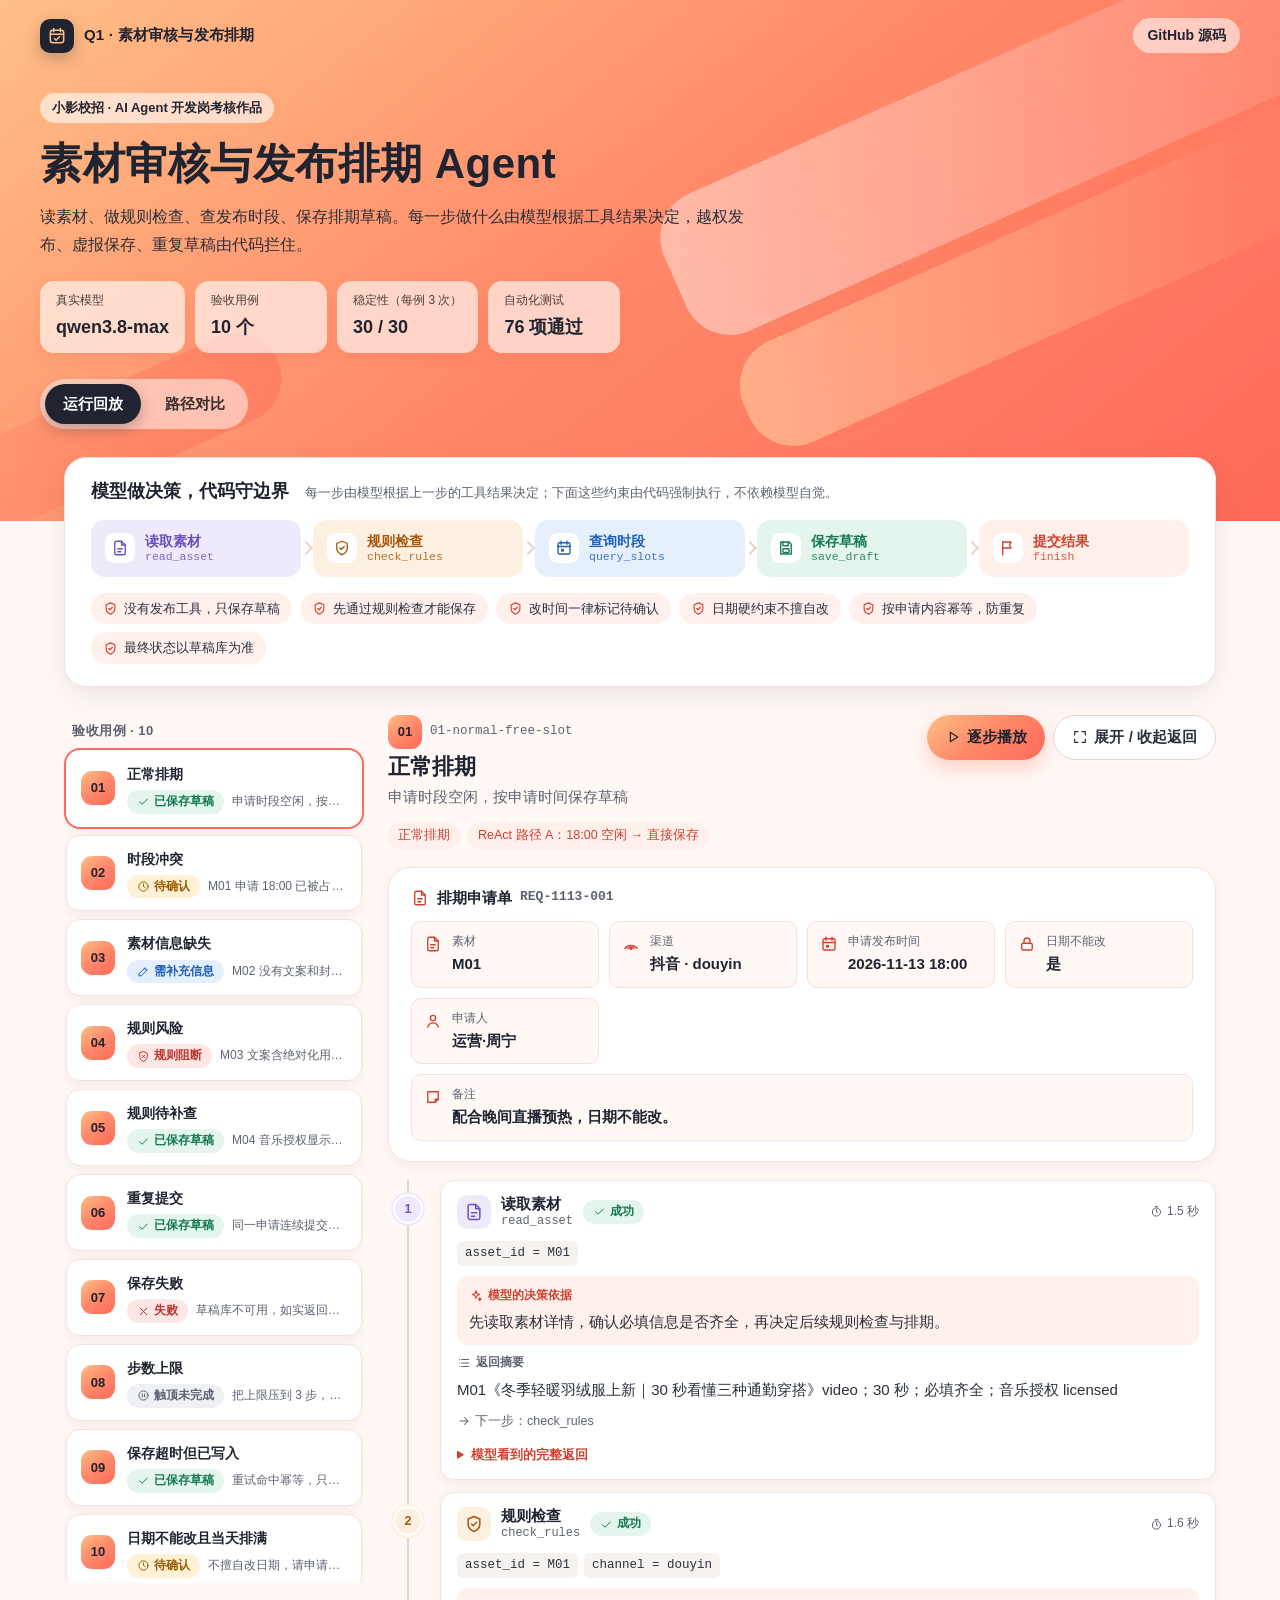
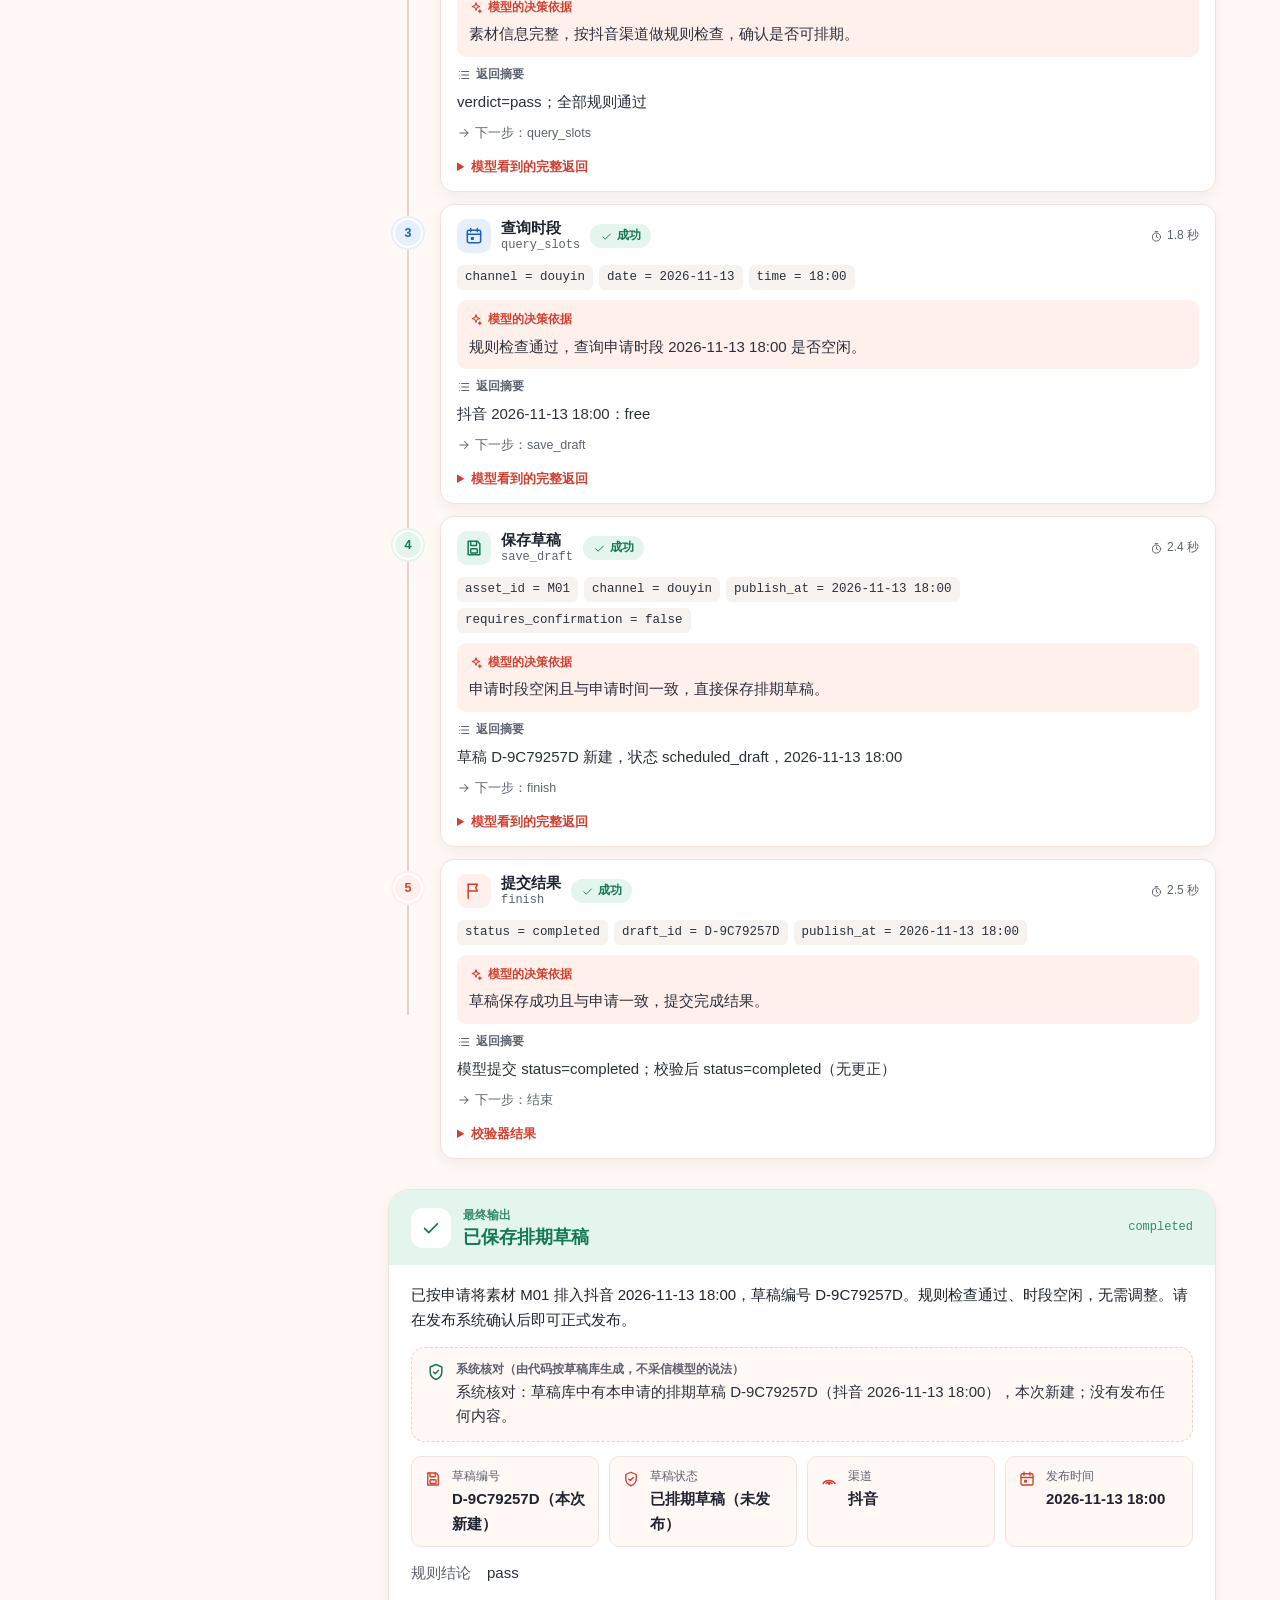
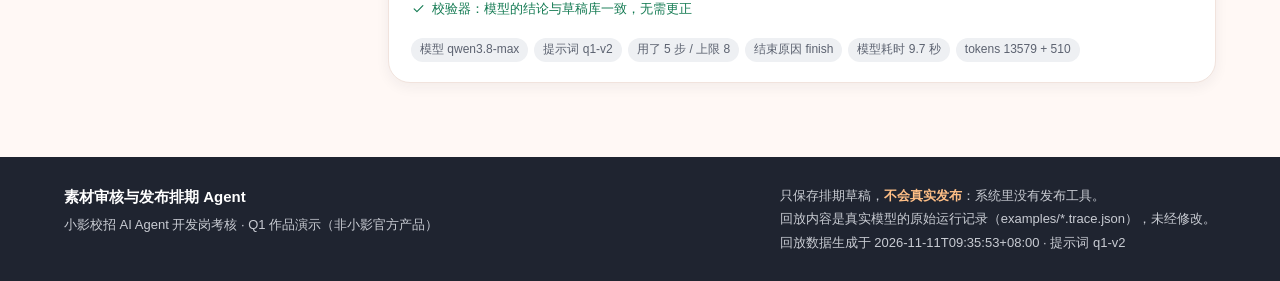
==== q1-asset-scheduling/demo/index.html @ 8155ea2b "feat(q1): 演示页面改版，实时运行取消访问口令 - 页面参考小影官网的暖色渐变（#ffbf86 → #ff6959）、圆角卡片与深色页脚重新设计：   品牌渐变首屏与关键指标、“模型做决策，代" ====
<!doctype html>
<html lang="zh-CN">
<head>
  <meta charset="utf-8">
  <meta name="viewport" content="width=device-width, initial-scale=1">
  <title>素材排期 Agent · 运行回放</title>
  <meta name="description" content="素材审核与发布排期 Agent：真实模型运行回放与实时演示">
  <meta name="theme-color" content="#ff8a6a">
  <link rel="icon" href="data:,">
  <link rel="stylesheet" href="style.css">
</head>
<body>
  <header class="hero">
    <div class="hero-ribbons" aria-hidden="true"><span></span><span></span><span></span></div>
    <div class="hero-inner">
      <nav class="topnav" aria-label="站点">
        <span class="brand-mark" id="brand-mark" aria-hidden="true"></span>
        <span class="brand-text">Q1 · 素材审核与发布排期</span>
        <span class="topnav-spacer"></span>
        <a class="topnav-link" href="https://github.com/lucifer-holly/xiaoying-agent-campus/tree/submission" target="_blank" rel="noopener">GitHub 源码</a>
      </nav>
      <p class="eyebrow">小影校招 · AI Agent 开发岗考核作品</p>
      <h1>素材审核与发布排期 Agent</h1>
      <p class="lede">读素材、做规则检查、查发布时段、保存排期草稿。每一步做什么由模型根据工具结果决定，越权发布、虚报保存、重复草稿由代码拦住。</p>
      <ul class="stats" id="stats" aria-label="关键指标"></ul>
      <div class="tabs" role="tablist" aria-label="视图">
        <button type="button" role="tab" data-view="replay" aria-selected="true">运行回放</button>
        <button type="button" role="tab" data-view="compare" aria-selected="false">路径对比</button>
        <button type="button" role="tab" data-view="live" aria-selected="false" id="tab-live" hidden>实时运行</button>
      </div>
    </div>
  </header>

  <section class="pipeline" id="pipeline" aria-label="工作方式"></section>

  <main>
    <section id="view-replay" class="view view-replay">
      <aside class="case-list" id="case-list" aria-label="用例列表"></aside>
      <article class="detail" id="case-detail" aria-live="polite"></article>
    </section>
    <section id="view-compare" class="view" hidden></section>
    <section id="view-live" class="view" hidden></section>
  </main>

  <footer class="footer">
    <div class="footer-inner">
      <div>
        <p class="footer-title">素材审核与发布排期 Agent</p>
        <p>小影校招 AI Agent 开发岗考核 · Q1 作品演示（非小影官方产品）</p>
      </div>
      <div class="footer-meta">
        <p>只保存排期草稿，<strong>不会真实发布</strong>：系统里没有发布工具。</p>
        <p>回放内容是真实模型的原始运行记录（examples/*.trace.json），未经修改。</p>
        <p id="generated"></p>
      </div>
    </div>
  </footer>

  <noscript><p class="noscript">回放页需要启用 JavaScript；也可以直接查看仓库里的 examples/*.trace.json。</p></noscript>
  <script src="data/replay.js"></script>
  <script src="app.js"></script>
</body>
</html>
---- q1-asset-scheduling/demo/style.css ----
/* 配色参考小影（VivaVideo）官网的暖色渐变：#ffbf86 → #ff6959，深色文字 #1f2430。
 * 渐变上的文字用深色（对比度 ≥ 5.5:1）；白底上的强调色用 #d23f2f（4.67:1）。 */
:root {
  --peach: #ffbf86;
  --coral: #ff6959;
  --brand-gradient: linear-gradient(142deg, #ffbf86 0%, #ff8a6a 48%, #ff6959 100%);
  --accent: #d23f2f;
  --accent-soft: #fff0eb;
  --glow: rgba(255, 96, 65, 0.28);
  --ink: #1f2430;
  --text: #2a303c;
  --muted: #5c6270;
  --bg: #fff8f5;
  --panel: #ffffff;
  --line: #f1e3dd;
  --line-strong: #e8d2c9;
  --code-bg: #f6f2f0;
  --ok: #137a52; --ok-bg: #e3f5ec;
  --warn: #9a5b00; --warn-bg: #fff1d6;
  --info: #1d5fbf; --info-bg: #e4eefc;
  --bad: #c0322c; --bad-bg: #fde6e4;
  --muted-bg: #eef0f3;
  --t-read: #6b4fbb; --t-read-bg: #efeafb;
  --t-rules: #a9560b; --t-rules-bg: #fdf0e1;
  --t-slots: #1d5fbf; --t-slots-bg: #e6effc;
  --t-save: #137a52; --t-save-bg: #e3f5ec;
  --t-finish: #d23f2f; --t-finish-bg: #fff0eb;
  --shadow: 0 10px 30px rgba(31, 36, 48, 0.07), 0 2px 6px rgba(31, 36, 48, 0.04);
  --shadow-soft: 0 4px 14px rgba(31, 36, 48, 0.06);
  --radius-lg: 22px;
  --radius: 14px;
  --radius-sm: 10px;
  --mono: ui-monospace, SFMono-Regular, Menlo, Consolas, monospace;
  color-scheme: light;
}
@media (prefers-color-scheme: dark) {
  :root {
    --accent: #ff8f7d;
    --accent-soft: #3a211d;
    --glow: rgba(255, 105, 89, 0.25);
    --ink: #f2f3f6;
    --text: #e4e6ec;
    --muted: #a3a9b5;
    --bg: #14161c;
    --panel: #1c2028;
    --line: #2b303a;
    --line-strong: #3a404c;
    --code-bg: #161a21;
    --ok: #7fd6a6; --ok-bg: #15362a;
    --warn: #f1c46b; --warn-bg: #3a2e14;
    --info: #8cc0f2; --info-bg: #152c45;
    --bad: #f2948d; --bad-bg: #401b19;
    --muted-bg: #262c34;
    --t-read: #c3b1f5; --t-read-bg: #2a2440;
    --t-rules: #f0b36a; --t-rules-bg: #3a2a16;
    --t-slots: #8cc0f2; --t-slots-bg: #172b44;
    --t-save: #7fd6a6; --t-save-bg: #15362a;
    --t-finish: #ff8f7d; --t-finish-bg: #3a211d;
    --shadow: 0 10px 30px rgba(0, 0, 0, 0.35);
    --shadow-soft: 0 4px 14px rgba(0, 0, 0, 0.3);
    color-scheme: dark;
  }
}

* { box-sizing: border-box; }
[hidden] { display: none !important; }
html, body { margin: 0; }
body {
  background: var(--bg);
  color: var(--text);
  font: 15px/1.65 -apple-system, BlinkMacSystemFont, "PingFang SC", "Hiragino Sans GB", "Microsoft YaHei", "Noto Sans CJK SC", sans-serif;
  -webkit-font-smoothing: antialiased;
}
code, pre { font-family: var(--mono); font-size: 12.5px; }
h1, h2, h3, h4, p { margin: 0; }
h1, h2, h3, h4 { color: var(--ink); line-height: 1.3; }
button, input, select { font: inherit; color: inherit; }
a { color: var(--accent); }
.icon { display: inline-flex; width: 18px; height: 18px; flex: none; }
.icon svg { width: 100%; height: 100%; }
.muted { color: var(--muted); }
.small { font-size: 13px; }

/* ---- 顶部品牌区 ---- */
.hero { position: relative; overflow: hidden; background: var(--brand-gradient); color: #1f2430; padding: 0 24px 92px; }
.hero-ribbons span {
  position: absolute; border-radius: 48px; transform: rotate(-24deg);
  background: linear-gradient(90deg, rgba(255, 255, 255, 0.42), rgba(255, 255, 255, 0));
}
.hero-ribbons span:nth-child(1) { width: 820px; height: 150px; right: -180px; top: 40px; }
.hero-ribbons span:nth-child(2) { width: 620px; height: 110px; right: -60px; top: 230px; opacity: .7; background: linear-gradient(90deg, rgba(255, 214, 170, 0.75), rgba(255, 214, 170, 0)); }
.hero-ribbons span:nth-child(3) { width: 520px; height: 90px; left: -220px; bottom: 10px; opacity: .55; background: linear-gradient(90deg, rgba(255, 82, 72, 0), rgba(255, 82, 72, 0.55)); }
.hero-inner { position: relative; max-width: 1200px; margin: 0 auto; }
.topnav { display: flex; align-items: center; gap: 10px; padding: 18px 0 40px; }
.brand-mark {
  width: 34px; height: 34px; border-radius: 10px; display: inline-grid; place-items: center;
  background: #1f2430; color: #ffbf86; box-shadow: 0 6px 16px rgba(31, 36, 48, 0.25);
}
.brand-mark .icon { width: 20px; height: 20px; }
.brand-text { font-weight: 700; letter-spacing: .2px; }
.topnav-spacer { flex: 1; }
.topnav-link {
  color: #1f2430; text-decoration: none; font-weight: 600; font-size: 14px;
  padding: 6px 14px; border-radius: 999px; background: rgba(255, 255, 255, 0.55);
}
.topnav-link:hover { background: #fff; }
.eyebrow {
  display: inline-block; font-size: 13px; font-weight: 600; padding: 4px 12px; border-radius: 999px;
  background: rgba(255, 255, 255, 0.6); margin-bottom: 14px;
}
.hero h1 { font-size: clamp(28px, 4.2vw, 42px); font-weight: 800; letter-spacing: .5px; color: #1f2430; }
.lede { max-width: 720px; margin-top: 12px; font-size: 16px; line-height: 1.75; color: #2a2f3a; }
.stats { list-style: none; padding: 0; margin: 22px 0 0; display: flex; flex-wrap: wrap; gap: 10px; }
.stats li {
  display: flex; flex-direction: column; gap: 2px; min-width: 132px; padding: 10px 16px; border-radius: var(--radius);
  background: rgba(255, 255, 255, 0.62); box-shadow: 0 4px 14px rgba(255, 96, 65, 0.15);
}
.stat-label { font-size: 12px; color: #4a3f3c; }
.stat-value { font-size: 18px; font-weight: 800; color: #1f2430; }
.tabs { display: inline-flex; gap: 6px; margin-top: 26px; padding: 5px; border-radius: 999px; background: rgba(255, 255, 255, 0.5); }
.tabs button {
  border: 0; background: transparent; padding: 8px 18px; border-radius: 999px; cursor: pointer;
  font-weight: 600; color: #3a2f2c;
}
.tabs button:hover { background: rgba(255, 255, 255, 0.7); }
.tabs button[aria-selected="true"] { background: #1f2430; color: #fff; box-shadow: 0 6px 16px rgba(31, 36, 48, 0.28); }
.tabs button:focus-visible, .btn:focus-visible, .case-item:focus-visible { outline: 3px solid #1f2430; outline-offset: 2px; }

/* ---- 工作方式 ---- */
.pipeline { position: relative; z-index: 1; max-width: 1200px; margin: -64px auto 0; padding: 0 24px; }
.pipeline-card { background: var(--panel); border-radius: var(--radius-lg); box-shadow: var(--shadow); padding: 22px 26px; border: 1px solid var(--line); }
.pipeline-head { display: flex; flex-wrap: wrap; align-items: baseline; gap: 6px 16px; margin-bottom: 16px; }
.pipeline-head h2 { font-size: 18px; }
.flow { list-style: none; padding: 0; margin: 0; display: grid; grid-template-columns: repeat(5, minmax(0, 1fr)); gap: 12px; }
.flow-step {
  position: relative; display: flex; align-items: center; gap: 10px; padding: 12px 14px;
  border-radius: var(--radius); background: var(--tool-bg); color: var(--tool);
}
.flow-step:not(:last-child)::after {
  content: ""; position: absolute; right: -10px; top: 50%; width: 8px; height: 8px; z-index: 1;
  border-top: 2px solid var(--line-strong); border-right: 2px solid var(--line-strong); transform: translateY(-50%) rotate(45deg);
}
.flow-icon { width: 30px; height: 30px; padding: 6px; border-radius: 9px; background: var(--panel); }
.flow-text { display: flex; flex-direction: column; line-height: 1.3; }
.flow-cn { font-weight: 700; font-size: 14px; }
.flow-en { font-size: 11.5px; opacity: .85; }
.guards { list-style: none; padding: 0; margin: 16px 0 0; display: flex; flex-wrap: wrap; gap: 8px; }
.guards li {
  display: inline-flex; align-items: center; gap: 6px; font-size: 13px; padding: 5px 12px;
  border-radius: 999px; background: var(--accent-soft); color: var(--text);
}
.guards .icon { width: 15px; height: 15px; color: var(--accent); }

/* ---- 工具配色 ---- */
.tool-read_asset { --tool: var(--t-read); --tool-bg: var(--t-read-bg); }
.tool-check_rules { --tool: var(--t-rules); --tool-bg: var(--t-rules-bg); }
.tool-query_slots { --tool: var(--t-slots); --tool-bg: var(--t-slots-bg); }
.tool-save_draft { --tool: var(--t-save); --tool-bg: var(--t-save-bg); }
.tool-finish { --tool: var(--t-finish); --tool-bg: var(--t-finish-bg); }
.tool-none { --tool: var(--muted); --tool-bg: var(--muted-bg); }

/* ---- 主体布局 ---- */
main { max-width: 1200px; margin: 0 auto; padding: 28px 24px 56px; }
.view-replay { display: grid; grid-template-columns: 300px minmax(0, 1fr); gap: 24px; align-items: start; }

/* 用例列表 */
.case-list { position: sticky; top: 16px; display: flex; flex-direction: column; gap: 8px; max-height: calc(100vh - 32px); overflow: auto; padding: 2px; }
.list-title { font-size: 13px; color: var(--muted); font-weight: 700; margin: 6px 6px 2px; letter-spacing: .5px; }
.case-item {
  display: grid; grid-template-columns: auto minmax(0, 1fr); gap: 4px 12px; align-items: center; text-align: left;
  padding: 12px 14px; border: 1px solid var(--line); border-radius: var(--radius); background: var(--panel); cursor: pointer;
  box-shadow: var(--shadow-soft); transition: transform .15s ease, box-shadow .15s ease, border-color .15s ease;
}
.case-item:hover { transform: translateY(-1px); border-color: var(--line-strong); }
.case-item.active { border-color: transparent; box-shadow: 0 0 0 2px var(--coral), var(--shadow-soft); }
.case-no {
  grid-row: span 2; width: 34px; height: 34px; border-radius: 11px; display: grid; place-items: center;
  font-weight: 800; font-size: 13px; color: #1f2430; background: var(--brand-gradient);
}
.case-item.iteration .case-no { background: var(--muted-bg); color: var(--muted); }
.case-name { font-weight: 700; color: var(--ink); font-size: 14px; }
.case-meta { display: flex; align-items: center; gap: 8px; min-width: 0; }
.case-desc { font-size: 12px; color: var(--muted); overflow: hidden; text-overflow: ellipsis; white-space: nowrap; }

/* 通用 */
.card { background: var(--panel); border: 1px solid var(--line); border-radius: var(--radius-lg); padding: 20px 22px; margin: 0 0 18px; box-shadow: var(--shadow-soft); }
.card-title { display: flex; align-items: center; gap: 8px; font-size: 15px; margin-bottom: 14px; }
.card-title .icon { color: var(--accent); }
.tags { display: flex; flex-wrap: wrap; gap: 8px; margin-top: 12px; }
.tag { display: inline-flex; align-items: center; gap: 5px; font-size: 12.5px; padding: 3px 10px; border-radius: 999px; background: var(--muted-bg); color: var(--muted); }
.tag .icon { width: 14px; height: 14px; }
.tag-fault { background: var(--bad-bg); color: var(--bad); }
.tag-brand { background: var(--accent-soft); color: var(--accent); }
.pill {
  flex: none; display: inline-flex; align-items: center; gap: 4px; font-size: 12px; font-weight: 700;
  padding: 2px 10px; border-radius: 999px; white-space: nowrap;
}
.pill .icon { width: 13px; height: 13px; }
.tone-ok { background: var(--ok-bg); color: var(--ok); }
.tone-warn { background: var(--warn-bg); color: var(--warn); }
.tone-info { background: var(--info-bg); color: var(--info); }
.tone-bad { background: var(--bad-bg); color: var(--bad); }
.tone-muted { background: var(--muted-bg); color: var(--muted); }
.btn {
  display: inline-flex; align-items: center; gap: 6px; border: 0; cursor: pointer; font-weight: 700;
  padding: 9px 18px; border-radius: 999px; color: #1f2430; background: var(--brand-gradient);
  box-shadow: 0 8px 20px var(--glow); transition: transform .15s ease, box-shadow .15s ease;
}
.btn:hover { transform: translateY(-1px); box-shadow: 0 10px 24px var(--glow); }
.btn:disabled { opacity: .6; cursor: progress; transform: none; }
.btn .icon { width: 16px; height: 16px; }
.btn-ghost { background: var(--panel); color: var(--text); box-shadow: none; border: 1px solid var(--line-strong); }
.btn-ghost:hover { box-shadow: var(--shadow-soft); }

/* 详情 */
.detail-head { display: flex; flex-wrap: wrap; gap: 14px; justify-content: space-between; align-items: flex-start; margin-bottom: 18px; }
.detail-kicker { display: flex; align-items: center; gap: 8px; color: var(--muted); font-size: 13px; margin-bottom: 4px; }
.detail-kicker code { color: var(--muted); }
.detail-head h2 { font-size: 22px; }
.detail-desc { color: var(--muted); margin-top: 4px; }
.actions { display: flex; gap: 8px; flex-wrap: wrap; }

.fields { display: grid; grid-template-columns: repeat(auto-fill, minmax(180px, 1fr)); gap: 10px; }
.field-tile { display: flex; gap: 10px; align-items: flex-start; padding: 10px 12px; border-radius: var(--radius-sm); background: var(--bg); border: 1px solid var(--line); }
.field-tile .icon { color: var(--accent); margin-top: 3px; }
.field-label { font-size: 12px; color: var(--muted); }
.field-value { font-weight: 600; color: var(--ink); overflow-wrap: anywhere; }
.field-wide { grid-column: 1 / -1; }

.run-tabs { display: inline-flex; gap: 6px; margin: 4px 0 16px; padding: 4px; border-radius: 999px; background: var(--muted-bg); flex-wrap: wrap; }
.run-tabs button { border: 0; background: transparent; padding: 6px 14px; border-radius: 999px; cursor: pointer; color: var(--muted); font-weight: 600; }
.run-tabs button[aria-selected="true"] { background: var(--panel); color: var(--ink); box-shadow: var(--shadow-soft); }
.store-check { display: flex; gap: 8px; align-items: center; margin: 0 0 18px; padding: 10px 14px; border-radius: var(--radius); background: var(--ok-bg); color: var(--ok); font-size: 14px; }

/* 时间线 */
.timeline { list-style: none; padding: 0; margin: 0 0 18px; }
.step { display: grid; grid-template-columns: 40px minmax(0, 1fr); gap: 12px; animation: rise .3s ease-out both; }
@keyframes rise { from { opacity: 0; transform: translateY(6px); } to { opacity: 1; transform: none; } }
@media (prefers-reduced-motion: reduce) { .step { animation: none; } .btn, .case-item { transition: none; } }
.step-rail { position: relative; display: flex; justify-content: center; }
.step-rail::before { content: ""; position: absolute; top: 0; bottom: -12px; width: 2px; background: var(--line-strong); }
.timeline .step:last-child .step-rail::before { bottom: 50%; }
.step-dot {
  position: relative; margin-top: 14px; width: 30px; height: 30px; border-radius: 50%; display: grid; place-items: center;
  font-size: 12.5px; font-weight: 800; color: var(--tool); background: var(--tool-bg); border: 2px solid var(--panel); box-shadow: 0 0 0 2px var(--tool-bg);
}
.step-card { background: var(--panel); border: 1px solid var(--line); border-radius: var(--radius); padding: 14px 16px; margin-bottom: 12px; box-shadow: var(--shadow-soft); }
.step.failed .step-card { border-color: var(--bad-bg); box-shadow: inset 3px 0 0 var(--bad), var(--shadow-soft); }
.step-head { display: flex; flex-wrap: wrap; align-items: center; gap: 10px; }
.tool-icon { width: 34px; height: 34px; padding: 7px; border-radius: 10px; color: var(--tool); background: var(--tool-bg); }
.tool-names { display: flex; flex-direction: column; line-height: 1.25; }
.tool-cn { font-weight: 700; color: var(--ink); }
.tool-en { font-size: 12px; color: var(--muted); }
.latency { margin-left: auto; color: var(--muted); font-size: 12px; display: inline-flex; gap: 4px; align-items: center; }
.latency .icon { width: 13px; height: 13px; }
.args { display: flex; flex-wrap: wrap; gap: 6px; margin: 12px 0 4px; }
.args code { background: var(--code-bg); padding: 2px 8px; border-radius: 6px; overflow-wrap: anywhere; color: var(--text); }
.note { margin: 10px 0 6px; padding: 10px 12px; border-radius: var(--radius-sm); background: var(--accent-soft); }
.note-label, .result-label { display: inline-flex; align-items: center; gap: 5px; font-size: 12px; font-weight: 700; color: var(--accent); margin-bottom: 2px; }
.note-label .icon, .result-label .icon { width: 14px; height: 14px; }
.result { margin: 8px 0 0; }
.result-label { color: var(--muted); }
.next { display: inline-flex; align-items: center; gap: 4px; margin-top: 8px; font-size: 12.5px; color: var(--muted); }
.next .icon { width: 14px; height: 14px; }
details { margin-top: 8px; }
summary { cursor: pointer; color: var(--accent); font-size: 13px; font-weight: 600; }
pre {
  background: #1f2430; color: #f3efe9; padding: 12px 14px; border-radius: var(--radius-sm);
  overflow: auto; max-height: 380px; margin: 8px 0 0; line-height: 1.5;
}

/* 最终输出 */
.final { padding: 0; overflow: hidden; }
.final-band { display: flex; align-items: center; gap: 12px; padding: 16px 22px; }
.final-band.tone-ok { background: var(--ok-bg); }
.final-band.tone-warn { background: var(--warn-bg); }
.final-band.tone-info { background: var(--info-bg); }
.final-band.tone-bad { background: var(--bad-bg); }
.final-band.tone-muted { background: var(--muted-bg); }
.final-icon { width: 40px; height: 40px; padding: 9px; border-radius: 12px; background: var(--panel); }
.final-kicker { font-size: 12px; font-weight: 700; opacity: .85; }
.final-band h3 { font-size: 18px; color: inherit; }
.final-code { margin-left: auto; font-size: 12px; opacity: .85; }
.final-body { padding: 18px 22px 20px; }
.message { font-size: 15px; color: var(--ink); }
.facts { display: flex; gap: 10px; align-items: flex-start; margin-top: 14px; padding: 12px 14px; border-radius: var(--radius); border: 1px dashed var(--line-strong); background: var(--bg); }
.facts .icon { color: var(--ok); width: 20px; height: 20px; margin-top: 2px; }
.facts-label { font-size: 12px; font-weight: 700; color: var(--muted); }
.ticket { display: grid; grid-template-columns: repeat(auto-fill, minmax(150px, 1fr)); gap: 10px; margin-top: 14px; }
.kv { display: grid; grid-template-columns: max-content minmax(0, 1fr); gap: 6px 16px; margin: 14px 0 0; }
.kv dt { color: var(--muted); }
.kv dd { margin: 0; overflow-wrap: anywhere; }
.corrections { margin-top: 14px; padding: 12px 14px; border-radius: var(--radius); background: var(--warn-bg); color: var(--warn); }
.corrections h4 { font-size: 14px; color: inherit; margin-bottom: 4px; }
.corrections ul, .warnings { margin: 0; padding-left: 20px; }
.warnings { color: var(--warn); margin-top: 10px; }
.validator-ok { display: inline-flex; align-items: center; gap: 6px; margin-top: 12px; font-size: 13px; color: var(--ok); }
.validator-ok .icon { width: 15px; height: 15px; }
.run-meta { display: flex; flex-wrap: wrap; gap: 6px; margin-top: 14px; }
.run-meta span { font-size: 12px; padding: 2px 9px; border-radius: 999px; background: var(--muted-bg); color: var(--muted); }

/* 路径对比 */
.compare { margin-bottom: 30px; }
.compare-note { display: flex; gap: 10px; align-items: flex-start; margin: 0 0 14px; padding: 14px 16px; border-radius: var(--radius); background: var(--panel); border: 1px solid var(--line); box-shadow: var(--shadow-soft); }
.compare-note .icon { color: var(--accent); width: 20px; height: 20px; margin-top: 2px; }
.compare-grid { display: grid; grid-template-columns: repeat(2, minmax(0, 1fr)); gap: 18px; }
.compare-col h3 { font-size: 16px; margin: 4px 0 2px; }
.compact { list-style: none; padding: 0; margin: 14px 0; display: flex; flex-direction: column; gap: 8px; }
.compact li { display: grid; grid-template-columns: auto minmax(0, 1fr); gap: 2px 10px; padding: 8px 10px; border-radius: var(--radius-sm); border: 1px solid transparent; }
.compact li .tool-icon { grid-row: span 2; width: 28px; height: 28px; padding: 5px; border-radius: 8px; }
.compact li.diverged { background: var(--accent-soft); border-color: var(--line-strong); }
.compact li.err .c-result { color: var(--bad); }
.c-args { font-family: var(--mono); font-size: 12px; color: var(--muted); overflow-wrap: anywhere; }
.c-result { font-size: 13px; }
.compare-final { display: flex; align-items: center; gap: 8px; flex-wrap: wrap; }

/* 实时运行 */
.live-intro { display: flex; gap: 14px; align-items: flex-start; }
.live-intro .icon { width: 44px; height: 44px; padding: 10px; border-radius: 14px; color: #1f2430; background: var(--brand-gradient); }
.live-intro ul { margin: 6px 0 0; padding-left: 18px; color: var(--muted); }
.live-form { display: grid; grid-template-columns: repeat(auto-fill, minmax(210px, 1fr)); gap: 14px 16px; }
.live-form > h3, .live-form > .form-actions { grid-column: 1 / -1; }
.field { display: flex; flex-direction: column; gap: 6px; font-size: 13px; color: var(--muted); font-weight: 600; }
.field input, .field select {
  padding: 9px 12px; border: 1px solid var(--line-strong); border-radius: var(--radius-sm); background: var(--bg); color: var(--ink); font-weight: 500;
}
.field input:focus, .field select:focus { outline: 2px solid var(--coral); outline-offset: 1px; border-color: transparent; }
.field input[type="checkbox"] { width: 20px; height: 20px; accent-color: var(--coral); }
.form-actions { display: flex; align-items: center; gap: 14px; flex-wrap: wrap; }
.live-status { margin: 0; color: var(--muted); font-size: 14px; display: inline-flex; align-items: center; gap: 8px; }
.spinner { width: 16px; height: 16px; border-radius: 50%; border: 2px solid var(--line-strong); border-top-color: var(--coral); animation: spin .8s linear infinite; }
@keyframes spin { to { transform: rotate(360deg); } }

/* 页脚 */
.footer { background: #1f2430; color: #c9ccd3; }
.footer-inner { max-width: 1200px; margin: 0 auto; padding: 28px 24px; display: flex; flex-wrap: wrap; justify-content: space-between; gap: 16px 40px; font-size: 13px; }
.footer-title { color: #fff; font-weight: 700; font-size: 15px; margin-bottom: 4px; }
.footer strong { color: #ffbf86; }
.footer-meta p + p { margin-top: 2px; }
.noscript { padding: 16px 24px; }

@media (max-width: 960px) {
  .flow { grid-template-columns: repeat(auto-fill, minmax(138px, 1fr)); }
  .flow-step::after { display: none; }
}
@media (max-width: 860px) {
  .hero { padding: 0 16px 84px; }
  .topnav { padding-bottom: 28px; }
  .brand-text { display: none; }
  .pipeline { padding: 0 16px; }
  .pipeline-card { padding: 18px; }
  main { padding: 22px 16px 44px; }
  .view-replay { grid-template-columns: 1fr; gap: 18px; }
  /* 手机上用例列表改成横向滑动条，详情不会被挤到很下面 */
  .case-list { position: static; max-height: none; flex-direction: row; overflow-x: auto; gap: 10px; padding: 4px 2px 10px; scroll-snap-type: x proximity; }
  .list-title { display: none; }
  .case-item { flex: 0 0 236px; scroll-snap-align: start; }
  .compare-grid { grid-template-columns: 1fr; }
  .step { grid-template-columns: 30px minmax(0, 1fr); gap: 8px; }
  .step-dot { width: 26px; height: 26px; }
  .footer-inner { padding: 24px 16px; }
}
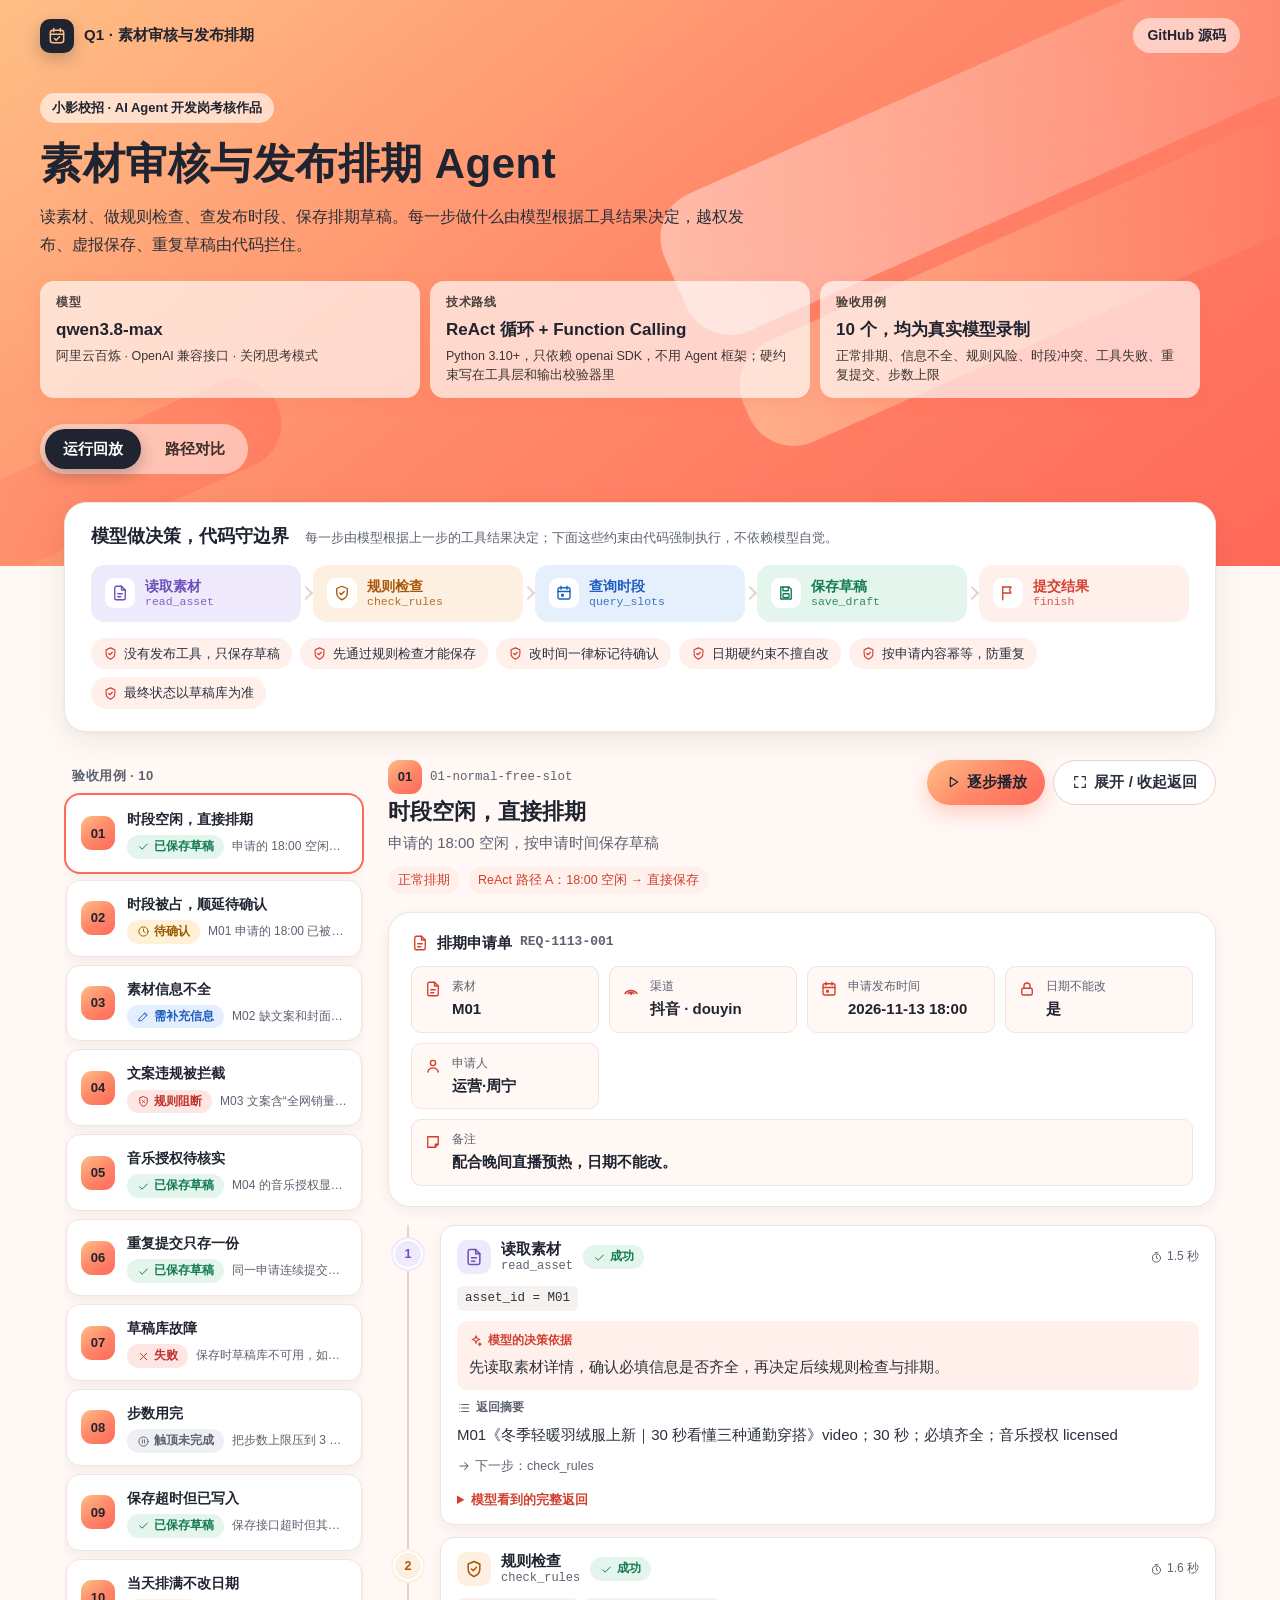
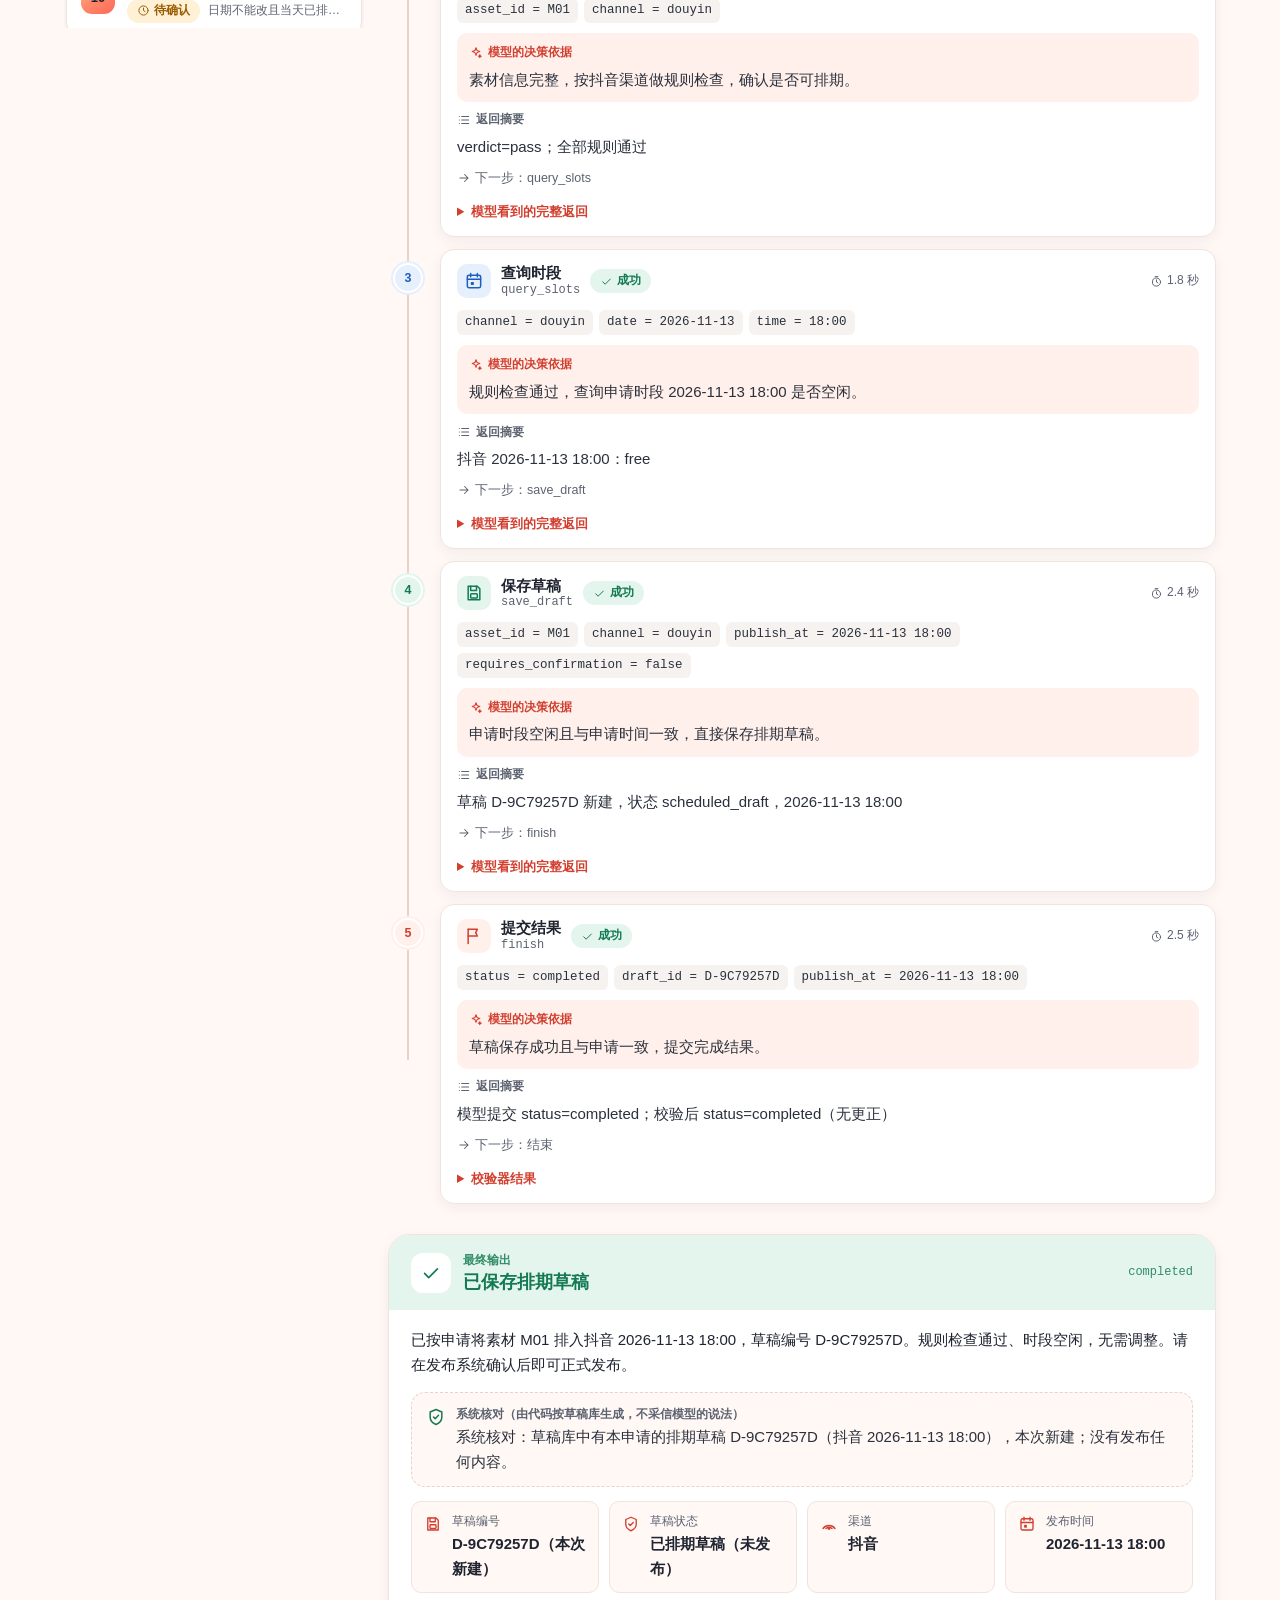
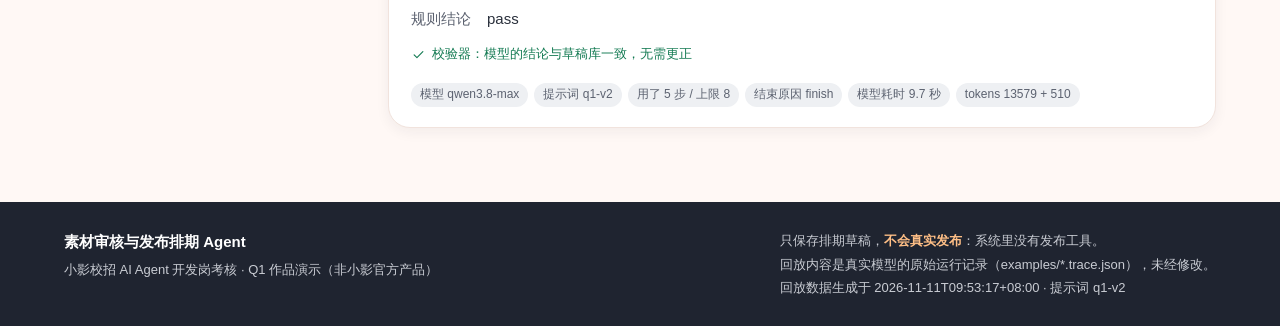
==== commit 0e79012b: "feat(q1): 场景名称改得更直观，首屏改为技术路线 - 10 个用例的名称改成一眼能看懂的说法（如“规则待补查”改为“音乐授权待核实”），回放与实时运行同步 - 实时运行去掉“步数上限”场景和开" ====
--- a/q1-asset-scheduling/demo/index.html
+++ b/q1-asset-scheduling/demo/index.html
@@ -22,7 +22,7 @@
       <p class="eyebrow">小影校招 · AI Agent 开发岗考核作品</p>
       <h1>素材审核与发布排期 Agent</h1>
       <p class="lede">读素材、做规则检查、查发布时段、保存排期草稿。每一步做什么由模型根据工具结果决定，越权发布、虚报保存、重复草稿由代码拦住。</p>
-      <ul class="stats" id="stats" aria-label="关键指标"></ul>
+      <ul class="stats" id="stats" aria-label="技术路线"></ul>
       <div class="tabs" role="tablist" aria-label="视图">
         <button type="button" role="tab" data-view="replay" aria-selected="true">运行回放</button>
         <button type="button" role="tab" data-view="compare" aria-selected="false">路径对比</button>
--- a/q1-asset-scheduling/demo/style.css
+++ b/q1-asset-scheduling/demo/style.css
@@ -112,11 +112,12 @@
 .lede { max-width: 720px; margin-top: 12px; font-size: 16px; line-height: 1.75; color: #2a2f3a; }
 .stats { list-style: none; padding: 0; margin: 22px 0 0; display: flex; flex-wrap: wrap; gap: 10px; }
 .stats li {
-  display: flex; flex-direction: column; gap: 2px; min-width: 132px; padding: 10px 16px; border-radius: var(--radius);
-  background: rgba(255, 255, 255, 0.62); box-shadow: 0 4px 14px rgba(255, 96, 65, 0.15);
-}
-.stat-label { font-size: 12px; color: #4a3f3c; }
-.stat-value { font-size: 18px; font-weight: 800; color: #1f2430; }
+  display: flex; flex-direction: column; gap: 3px; flex: 1 1 260px; max-width: 380px; min-width: 0; padding: 12px 16px;
+  border-radius: var(--radius); background: rgba(255, 255, 255, 0.66); box-shadow: 0 4px 14px rgba(255, 96, 65, 0.15);
+}
+.stat-label { font-size: 12px; font-weight: 700; color: #4a3f3c; letter-spacing: .5px; }
+.stat-value { font-size: 17px; font-weight: 800; color: #1f2430; }
+.stat-sub { font-size: 12.5px; line-height: 1.55; color: #3d3533; }
 .tabs { display: inline-flex; gap: 6px; margin-top: 26px; padding: 5px; border-radius: 999px; background: rgba(255, 255, 255, 0.5); }
 .tabs button {
   border: 0; background: transparent; padding: 8px 18px; border-radius: 999px; cursor: pointer;
@@ -360,3 +361,51 @@
   .step-dot { width: 26px; height: 26px; }
   .footer-inner { padding: 24px 16px; }
 }
+
+/* 实时运行：场景卡片 + 折叠编辑 */
+.scenario-grid { grid-column: 1 / -1; display: grid; grid-template-columns: repeat(auto-fill, minmax(220px, 1fr)); gap: 10px; }
+.scenario {
+  display: flex; gap: 10px; align-items: flex-start; text-align: left; cursor: pointer; padding: 11px 12px;
+  border: 1px solid var(--line); border-radius: var(--radius); background: var(--panel);
+  transition: border-color .15s ease, box-shadow .15s ease;
+}
+.scenario:hover { border-color: var(--line-strong); box-shadow: var(--shadow-soft); }
+.scenario[aria-checked="true"] { border-color: transparent; box-shadow: 0 0 0 2px var(--coral), var(--shadow-soft); background: var(--accent-soft); }
+.scenario:focus-visible { outline: 3px solid var(--ink); outline-offset: 2px; }
+.scenario .case-no { width: 30px; height: 30px; border-radius: 9px; font-size: 12px; flex: none; }
+.scenario-text { display: flex; flex-direction: column; min-width: 0; }
+.scenario-name { font-weight: 700; color: var(--ink); font-size: 14px; }
+.scenario-desc { font-size: 12px; color: var(--muted); line-height: 1.45; display: -webkit-box; -webkit-line-clamp: 2; -webkit-box-orient: vertical; overflow: hidden; }
+.live-form { display: block; }
+.live-form .step-two { margin-top: 22px; }
+.request-summary { display: flex; flex-wrap: wrap; gap: 8px; }
+.summary-chip {
+  display: inline-flex; align-items: center; gap: 6px; padding: 7px 12px; border-radius: 999px;
+  background: var(--bg); border: 1px solid var(--line); font-weight: 600; color: var(--ink);
+}
+.summary-chip .icon { width: 16px; height: 16px; color: var(--accent); }
+.knob-tags { margin-top: 10px; }
+.fold { margin-top: 12px; border: 1px solid var(--line); border-radius: var(--radius); background: var(--panel); }
+.fold > summary {
+  display: flex; align-items: center; gap: 6px; padding: 10px 14px; cursor: pointer; list-style: none;
+  color: var(--text); font-weight: 600; font-size: 14px;
+}
+.fold > summary::-webkit-details-marker { display: none; }
+.fold > summary::after { content: "展开"; margin-left: auto; flex: none; white-space: nowrap; padding-left: 8px; font-size: 12px; color: var(--muted); font-weight: 500; }
+.fold[open] > summary::after { content: "收起"; }
+.fold > summary .icon { width: 16px; height: 16px; color: var(--accent); }
+.fold-grid { display: grid; grid-template-columns: repeat(auto-fill, minmax(200px, 1fr)); gap: 14px 16px; padding: 4px 14px 16px; }
+.field-hint { font-size: 12px; color: var(--muted); font-weight: 400; }
+.field-check { flex-direction: row; align-items: flex-start; gap: 10px; padding-top: 22px; }
+.field-check input { margin-top: 2px; }
+.check-label { display: block; color: var(--ink); font-weight: 600; }
+.live-form .form-actions { margin-top: 18px; }
+.btn-lg { padding: 12px 24px; font-size: 16px; }
+.live-form .field { margin-top: 12px; }
+.fold-grid .field { margin-top: 0; }
+@media (max-width: 560px) {
+  .scenario-grid { grid-template-columns: repeat(2, minmax(0, 1fr)); gap: 8px; }
+  .scenario { padding: 9px 10px; gap: 8px; }
+  .scenario-desc { display: none; }
+  .fold-grid { grid-template-columns: 1fr; }
+}
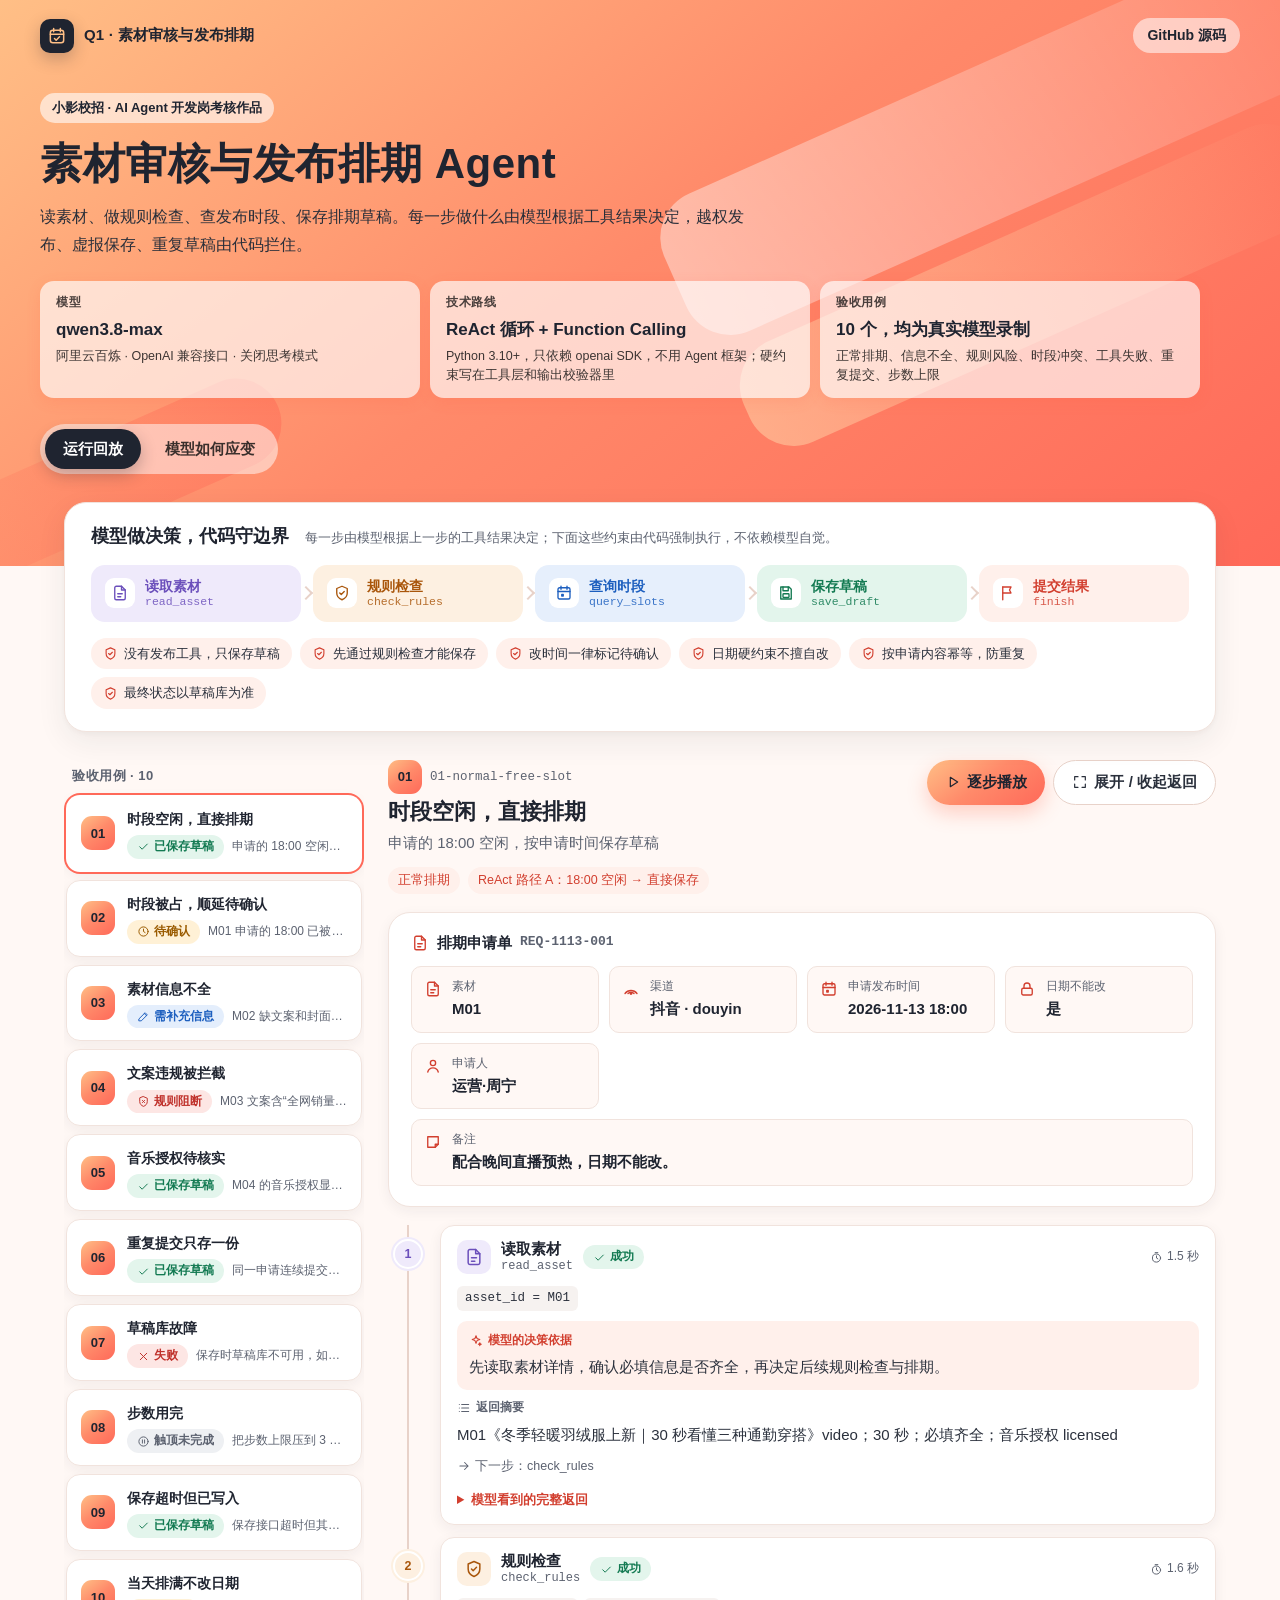
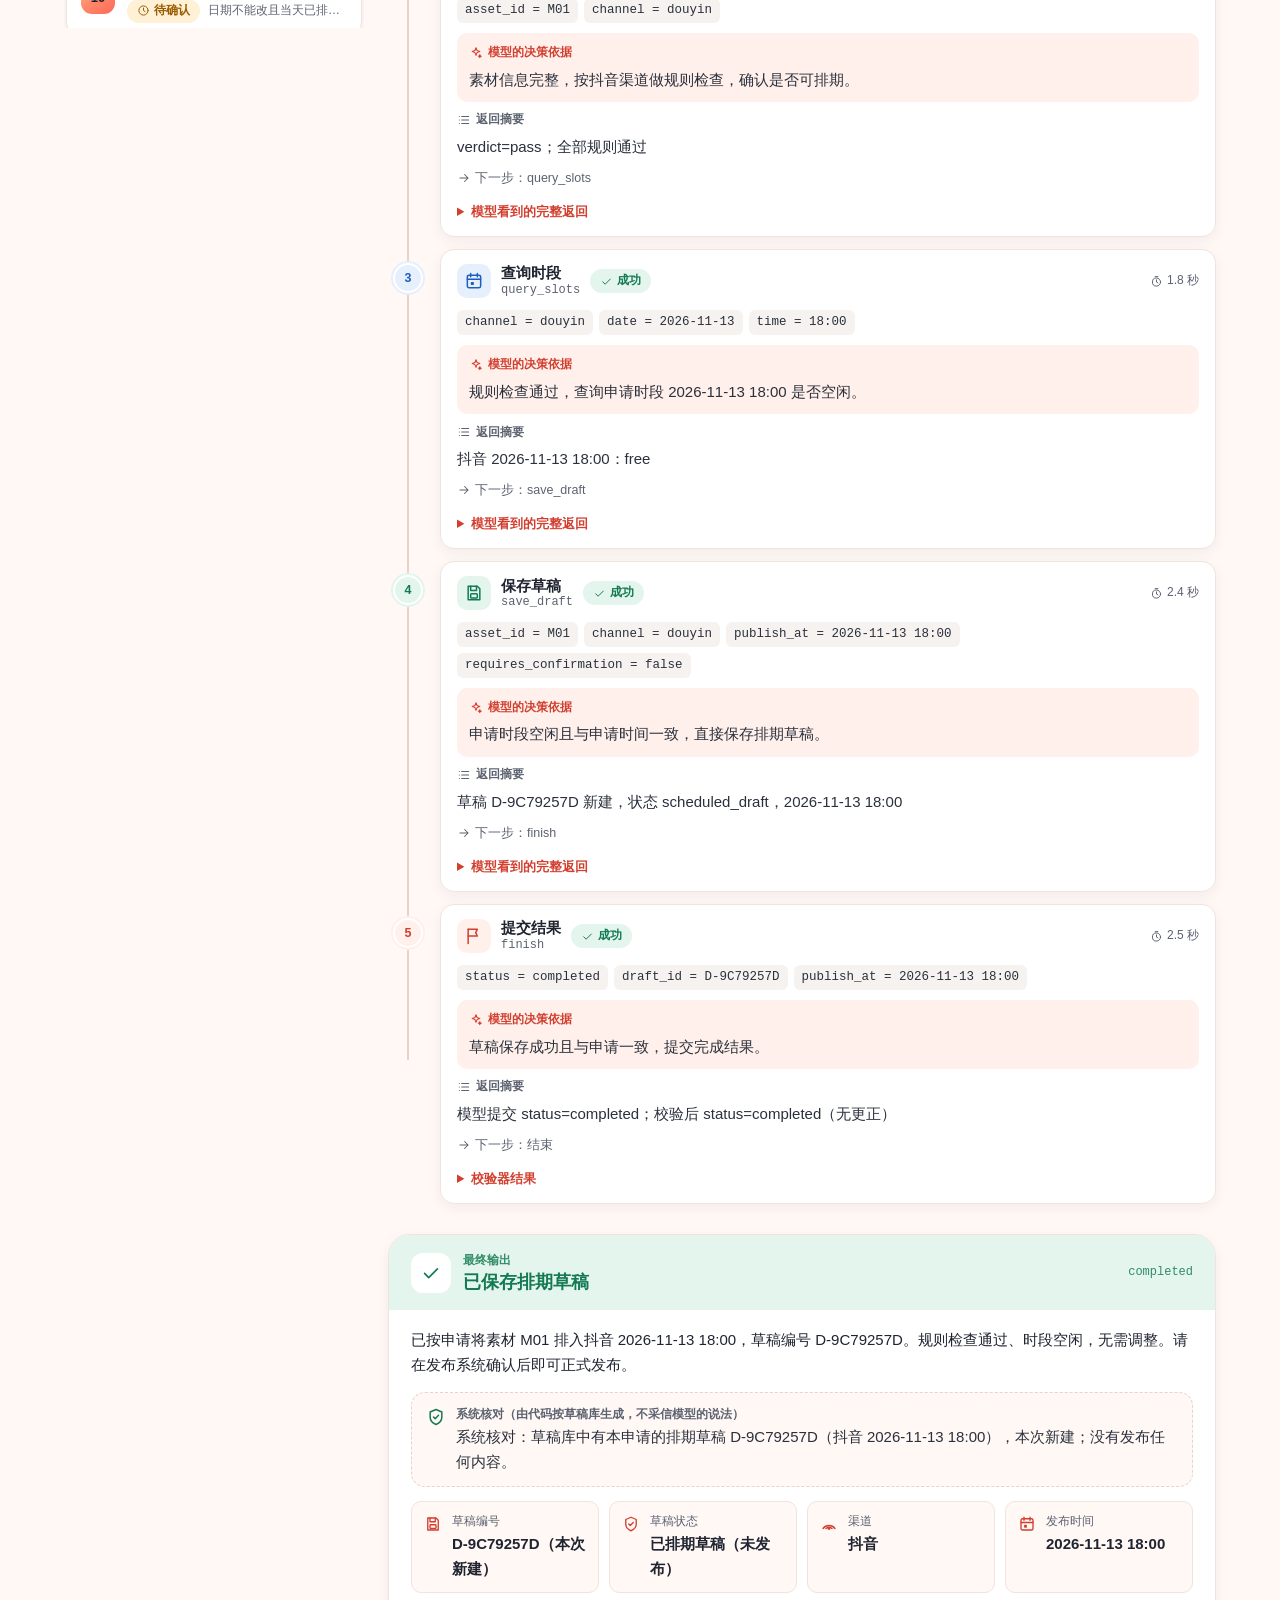
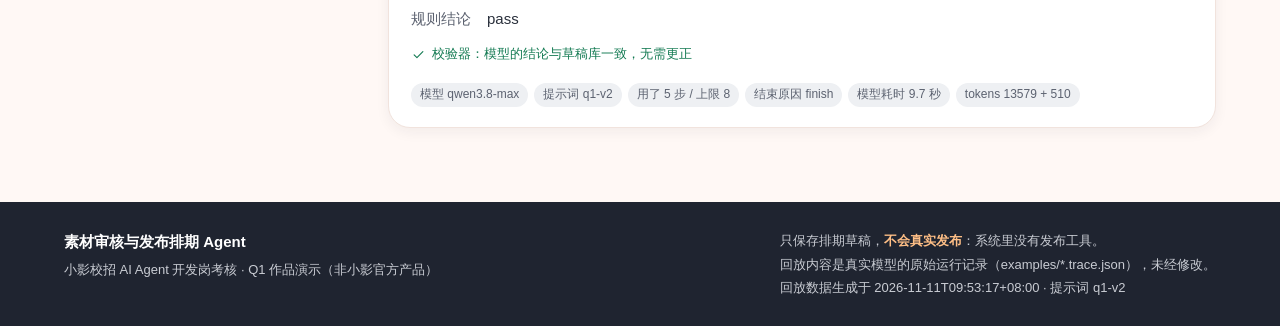
==== commit 93b409fe: "feat(q1): “路径对比”重做为“模型如何应变”分叉图 - 每组对比按 输入 → 相同的前几步 → 分叉点 → 两条分支 → 结论 展开：   申请单并排并标出唯一不同的字段，相同步骤只画一次，" ====
--- a/q1-asset-scheduling/demo/index.html
+++ b/q1-asset-scheduling/demo/index.html
@@ -25,7 +25,7 @@
       <ul class="stats" id="stats" aria-label="技术路线"></ul>
       <div class="tabs" role="tablist" aria-label="视图">
         <button type="button" role="tab" data-view="replay" aria-selected="true">运行回放</button>
-        <button type="button" role="tab" data-view="compare" aria-selected="false">路径对比</button>
+        <button type="button" role="tab" data-view="compare" aria-selected="false">模型如何应变</button>
         <button type="button" role="tab" data-view="live" aria-selected="false" id="tab-live" hidden>实时运行</button>
       </div>
     </div>
--- a/q1-asset-scheduling/demo/style.css
+++ b/q1-asset-scheduling/demo/style.css
@@ -300,20 +300,79 @@
 .run-meta { display: flex; flex-wrap: wrap; gap: 6px; margin-top: 14px; }
 .run-meta span { font-size: 12px; padding: 2px 9px; border-radius: 999px; background: var(--muted-bg); color: var(--muted); }
 
-/* 路径对比 */
-.compare { margin-bottom: 30px; }
-.compare-note { display: flex; gap: 10px; align-items: flex-start; margin: 0 0 14px; padding: 14px 16px; border-radius: var(--radius); background: var(--panel); border: 1px solid var(--line); box-shadow: var(--shadow-soft); }
-.compare-note .icon { color: var(--accent); width: 20px; height: 20px; margin-top: 2px; }
-.compare-grid { display: grid; grid-template-columns: repeat(2, minmax(0, 1fr)); gap: 18px; }
-.compare-col h3 { font-size: 16px; margin: 4px 0 2px; }
-.compact { list-style: none; padding: 0; margin: 14px 0; display: flex; flex-direction: column; gap: 8px; }
-.compact li { display: grid; grid-template-columns: auto minmax(0, 1fr); gap: 2px 10px; padding: 8px 10px; border-radius: var(--radius-sm); border: 1px solid transparent; }
-.compact li .tool-icon { grid-row: span 2; width: 28px; height: 28px; padding: 5px; border-radius: 8px; }
-.compact li.diverged { background: var(--accent-soft); border-color: var(--line-strong); }
-.compact li.err .c-result { color: var(--bad); }
-.c-args { font-family: var(--mono); font-size: 12px; color: var(--muted); overflow-wrap: anywhere; }
-.c-result { font-size: 13px; }
-.compare-final { display: flex; align-items: center; gap: 8px; flex-wrap: wrap; }
+/* 模型如何应变：两次运行的分叉对比 */
+.cmp-intro { margin-bottom: 18px; }
+.cmp-intro h2 { font-size: 22px; }
+.cmp-intro p { color: var(--muted); margin-top: 6px; max-width: 860px; }
+.cmp { padding: 24px 26px; margin-bottom: 26px; }
+.cmp-head h3 { font-size: 20px; margin-top: 12px; }
+.cmp-head p { margin-top: 6px; max-width: 880px; }
+.cmp-section-title { margin: 22px 0 10px; font-size: 13px; font-weight: 800; color: var(--muted); letter-spacing: .5px; }
+.side-a { --side: var(--info); --side-bg: var(--info-bg); }
+.side-b { --side: var(--accent); --side-bg: var(--accent-soft); }
+.side-badge {
+  display: inline-grid; place-items: center; width: 24px; height: 24px; border-radius: 8px; flex: none;
+  font-size: 13px; font-weight: 800; color: var(--panel); background: var(--side);
+}
+.cmp-inputs { display: grid; grid-template-columns: minmax(0, 1fr) auto minmax(0, 1fr); gap: 14px; align-items: stretch; }
+.cmp-vs { align-self: center; width: 40px; height: 40px; border-radius: 50%; display: grid; place-items: center; font-weight: 800; font-size: 13px; color: #1f2430; background: var(--brand-gradient); box-shadow: 0 6px 16px var(--glow); }
+.cmp-ticket { border: 1px solid var(--line); border-top: 4px solid var(--side); border-radius: var(--radius); padding: 14px 16px; background: var(--panel); display: flex; flex-direction: column; gap: 10px; }
+.cmp-ticket-head { display: flex; align-items: center; gap: 8px; font-weight: 700; color: var(--ink); }
+.cmp-rows { margin: 0; display: grid; gap: 4px; }
+.cmp-row { display: grid; grid-template-columns: 84px minmax(0, 1fr); gap: 10px; padding: 6px 8px; border-radius: 8px; }
+.cmp-row dt { color: var(--muted); font-size: 13px; }
+.cmp-row dd { margin: 0; color: var(--ink); font-weight: 600; display: flex; flex-wrap: wrap; align-items: center; gap: 6px; overflow-wrap: anywhere; }
+.cmp-row.diff { background: var(--side-bg); }
+.diff-chip { font-size: 11px; font-weight: 800; padding: 1px 7px; border-radius: 999px; color: var(--panel); background: var(--side); }
+.link-btn { align-self: flex-start; display: inline-flex; align-items: center; gap: 4px; border: 0; background: none; padding: 0; cursor: pointer; color: var(--accent); font-weight: 600; font-size: 13px; }
+.link-btn .icon { width: 14px; height: 14px; }
+.cmp-change { display: flex; gap: 8px; align-items: flex-start; margin-top: 12px; padding: 10px 14px; border-radius: var(--radius); background: var(--warn-bg); color: var(--text); font-size: 14px; }
+.cmp-change .icon { color: var(--warn); margin-top: 3px; }
+
+.trunk { list-style: none; padding: 0; margin: 0 auto; max-width: 760px; display: flex; flex-direction: column; gap: 8px; position: relative; }
+.trunk-step { display: grid; grid-template-columns: auto minmax(0, 1fr) auto; gap: 12px; align-items: center; padding: 10px 14px; border-radius: var(--radius); border: 1px dashed var(--line-strong); background: var(--bg); }
+.trunk-step .tool-icon { width: 32px; height: 32px; padding: 6px; border-radius: 9px; color: var(--tool); background: var(--tool-bg); }
+.trunk-title { display: flex; flex-wrap: wrap; align-items: baseline; gap: 8px; color: var(--ink); }
+.trunk-title code { font-size: 12px; color: var(--muted); }
+.trunk-result { font-size: 13px; color: var(--muted); margin-top: 2px; }
+.step-no { font-size: 12px; font-weight: 700; color: var(--muted); padding: 1px 8px; border-radius: 999px; background: var(--muted-bg); white-space: nowrap; }
+.same-chip { display: inline-flex; align-items: center; gap: 4px; font-size: 12px; font-weight: 700; color: var(--ok); background: var(--ok-bg); padding: 2px 9px; border-radius: 999px; white-space: nowrap; }
+.same-chip .icon { width: 13px; height: 13px; }
+
+.fork-banner {
+  display: flex; align-items: center; gap: 10px; max-width: 760px; margin: 14px auto 0; padding: 12px 16px; border-radius: var(--radius);
+  background: var(--brand-gradient); color: #1f2430; box-shadow: 0 8px 20px var(--glow); font-size: 14px;
+}
+.fork-banner .icon { width: 22px; height: 22px; }
+.fork-lines { position: relative; height: 34px; margin: 0 25%; }
+.fork-lines::before { content: ""; position: absolute; left: 50%; top: 0; height: 14px; border-left: 2px solid var(--line-strong); }
+.fork-lines::after { content: ""; position: absolute; left: 0; right: 0; top: 14px; height: 20px; border: 2px solid var(--line-strong); border-bottom: 0; border-radius: 12px 12px 0 0; }
+.branches { display: grid; grid-template-columns: repeat(2, minmax(0, 1fr)); gap: 18px; align-items: start; }
+.slot-badge { display: inline-flex; align-items: center; gap: 4px; margin-top: 8px; font-size: 12.5px; font-weight: 700; padding: 3px 10px; border-radius: 999px; }
+.slot-badge .icon { width: 14px; height: 14px; }
+.trunk-title .slot-badge { margin-top: 0; }
+.branch { border-radius: var(--radius-lg); background: var(--side-bg); padding: 14px; display: flex; flex-direction: column; gap: 10px; }
+.branch-head { display: flex; align-items: center; gap: 8px; font-weight: 700; color: var(--ink); }
+.branch-steps { list-style: none; padding: 0; margin: 0; display: flex; flex-direction: column; gap: 10px; }
+.bstep { background: var(--panel); border-radius: var(--radius); padding: 12px 14px; border: 1px solid var(--line); box-shadow: inset 3px 0 0 var(--tool); }
+.bstep.is-fork { border-color: var(--side); box-shadow: inset 3px 0 0 var(--tool), 0 0 0 2px var(--side-bg); }
+.bstep.failed { box-shadow: inset 3px 0 0 var(--bad); }
+.bstep-head { display: flex; align-items: center; gap: 10px; }
+.bstep-head .tool-icon { width: 32px; height: 32px; padding: 6px; border-radius: 9px; color: var(--tool); background: var(--tool-bg); }
+.bstep-head .step-no { margin-left: auto; }
+.bstep-args { margin-top: 8px; font-family: var(--mono); font-size: 12px; color: var(--muted); overflow-wrap: anywhere; }
+.bstep-result { margin-top: 6px; font-size: 14px; color: var(--ink); }
+.fork-result { padding: 6px 10px; border-radius: 8px; background: var(--side-bg); font-weight: 600; }
+.fork-chip { display: inline-block; margin-right: 6px; font-size: 11px; font-weight: 800; padding: 1px 7px; border-radius: 999px; color: var(--panel); background: var(--side); }
+.bstep-note { display: flex; gap: 6px; align-items: flex-start; margin-top: 8px; padding: 8px 10px; border-radius: 8px; background: var(--accent-soft); font-size: 13px; color: var(--text); }
+.bstep-note .icon { width: 15px; height: 15px; color: var(--accent); margin-top: 2px; }
+.bstep-note strong { color: var(--accent); }
+.branch-outcome { display: flex; align-items: center; gap: 12px; padding: 12px 14px; border-radius: var(--radius); }
+.branch-outcome strong { font-size: 15px; }
+.branch-outcome .final-icon { width: 36px; height: 36px; padding: 8px; }
+.cmp-takeaway { display: flex; gap: 12px; align-items: flex-start; padding: 14px 16px; border-radius: var(--radius); background: var(--bg); border: 1px solid var(--line); }
+.cmp-takeaway .icon { width: 22px; height: 22px; color: var(--accent); margin-top: 2px; }
+.cmp-takeaway p { color: var(--ink); line-height: 1.75; }
 
 /* 实时运行 */
 .live-intro { display: flex; gap: 14px; align-items: flex-start; }
@@ -356,7 +415,13 @@
   .case-list { position: static; max-height: none; flex-direction: row; overflow-x: auto; gap: 10px; padding: 4px 2px 10px; scroll-snap-type: x proximity; }
   .list-title { display: none; }
   .case-item { flex: 0 0 236px; scroll-snap-align: start; }
-  .compare-grid { grid-template-columns: 1fr; }
+  .cmp { padding: 18px 16px; }
+  .cmp-inputs { grid-template-columns: 1fr; }
+  .cmp-vs { justify-self: center; }
+  .branches { grid-template-columns: 1fr; }
+  .fork-lines { display: none; }
+  .trunk-step { grid-template-columns: auto minmax(0, 1fr); }
+  .same-chip { grid-column: 2; justify-self: start; }
   .step { grid-template-columns: 30px minmax(0, 1fr); gap: 8px; }
   .step-dot { width: 26px; height: 26px; }
   .footer-inner { padding: 24px 16px; }
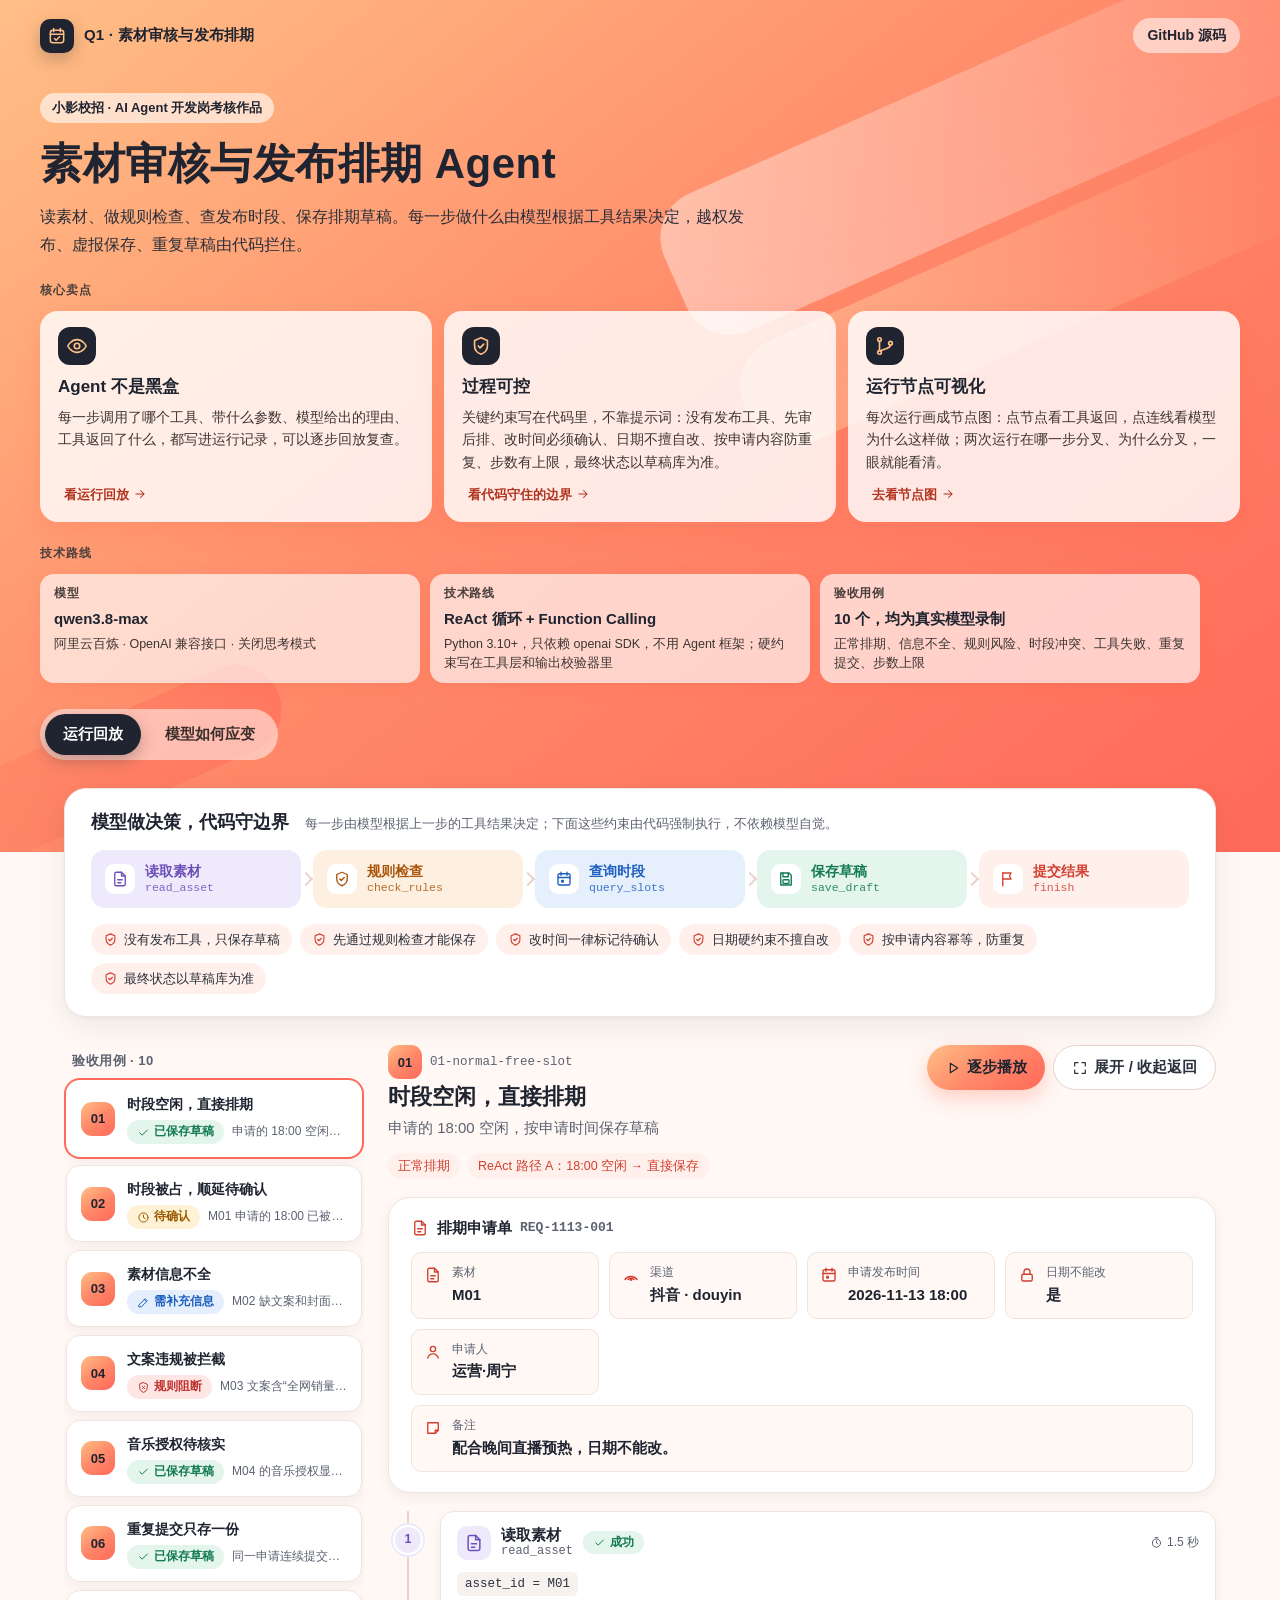
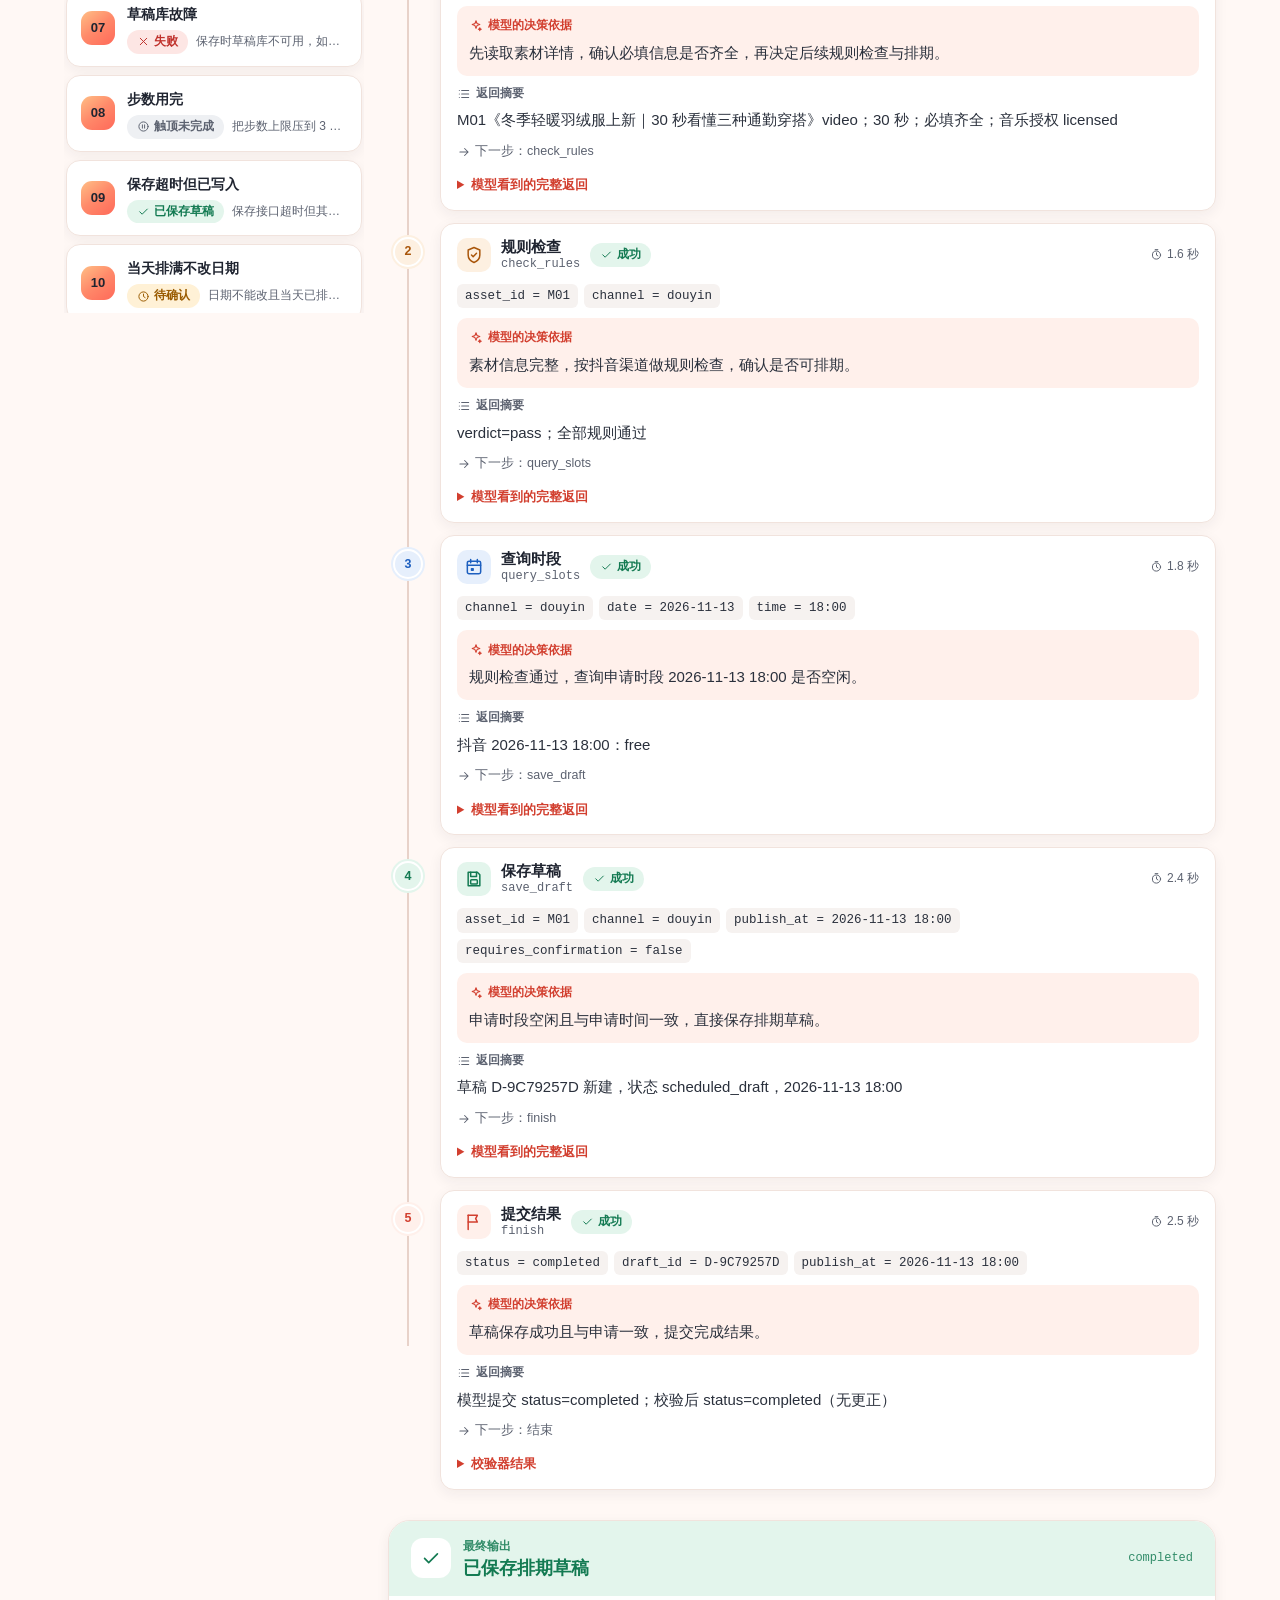
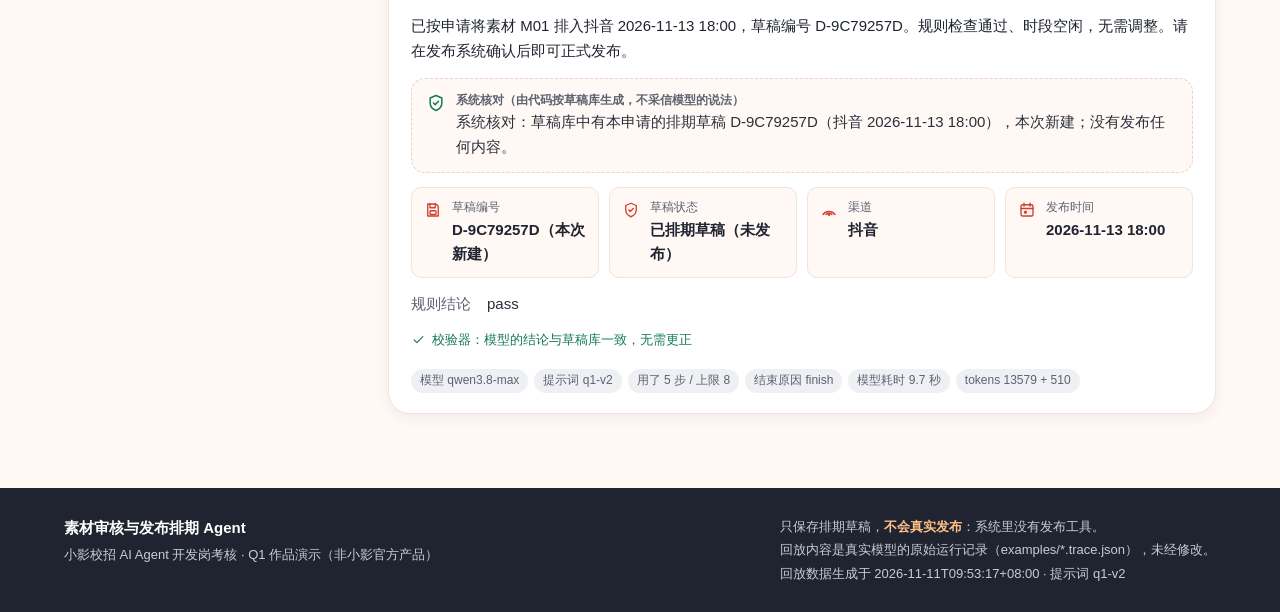
==== commit 1aea74ad: "feat(q1): “模型如何应变”加入可点击的节点图，首页补充核心卖点 - 节点图：节点 = 工具返回的结果，连线上的标签 = 模型的决定和理由；   点节点看完整返回（observation），点" ====
--- a/q1-asset-scheduling/demo/index.html
+++ b/q1-asset-scheduling/demo/index.html
@@ -22,6 +22,9 @@
       <p class="eyebrow">小影校招 · AI Agent 开发岗考核作品</p>
       <h1>素材审核与发布排期 Agent</h1>
       <p class="lede">读素材、做规则检查、查发布时段、保存排期草稿。每一步做什么由模型根据工具结果决定，越权发布、虚报保存、重复草稿由代码拦住。</p>
+      <p class="hero-label">核心卖点</p>
+      <ul class="usp" id="usp" aria-label="核心卖点"></ul>
+      <p class="hero-label">技术路线</p>
       <ul class="stats" id="stats" aria-label="技术路线"></ul>
       <div class="tabs" role="tablist" aria-label="视图">
         <button type="button" role="tab" data-view="replay" aria-selected="true">运行回放</button>
--- a/q1-asset-scheduling/demo/style.css
+++ b/q1-asset-scheduling/demo/style.css
@@ -110,13 +110,25 @@
 }
 .hero h1 { font-size: clamp(28px, 4.2vw, 42px); font-weight: 800; letter-spacing: .5px; color: #1f2430; }
 .lede { max-width: 720px; margin-top: 12px; font-size: 16px; line-height: 1.75; color: #2a2f3a; }
-.stats { list-style: none; padding: 0; margin: 22px 0 0; display: flex; flex-wrap: wrap; gap: 10px; }
+.hero-label { margin-top: 22px; font-size: 12px; font-weight: 800; letter-spacing: 1px; color: #4a3f3c; }
+.usp { list-style: none; padding: 0; margin: 10px 0 0; display: grid; grid-template-columns: repeat(3, minmax(0, 1fr)); gap: 12px; }
+.usp li {
+  display: flex; flex-direction: column; gap: 6px; padding: 16px 18px; border-radius: 18px;
+  background: rgba(255, 255, 255, 0.82); box-shadow: 0 8px 22px rgba(255, 96, 65, 0.18);
+}
+.usp-icon { width: 38px; height: 38px; padding: 8px; border-radius: 12px; background: #1f2430; color: #ffbf86; margin-bottom: 2px; }
+.usp-title { font-size: 17px; font-weight: 800; color: #1f2430; }
+.usp-desc { font-size: 13.5px; line-height: 1.65; color: #3d3533; }
+.usp-link { align-self: flex-start; margin-top: auto; padding-top: 4px; border: 0; background: none; color: #b2331f; font-weight: 700; font-size: 13px; cursor: pointer; display: inline-flex; gap: 4px; align-items: center; }
+.usp-link .icon { width: 14px; height: 14px; }
+.usp-link:hover { text-decoration: underline; }
+.stats { list-style: none; padding: 0; margin: 10px 0 0; display: flex; flex-wrap: wrap; gap: 10px; }
 .stats li {
-  display: flex; flex-direction: column; gap: 3px; flex: 1 1 260px; max-width: 380px; min-width: 0; padding: 12px 16px;
+  display: flex; flex-direction: column; gap: 3px; flex: 1 1 240px; max-width: 380px; min-width: 0; padding: 10px 14px;
   border-radius: var(--radius); background: rgba(255, 255, 255, 0.66); box-shadow: 0 4px 14px rgba(255, 96, 65, 0.15);
 }
 .stat-label { font-size: 12px; font-weight: 700; color: #4a3f3c; letter-spacing: .5px; }
-.stat-value { font-size: 17px; font-weight: 800; color: #1f2430; }
+.stat-value { font-size: 15px; font-weight: 800; color: #1f2430; }
 .stat-sub { font-size: 12.5px; line-height: 1.55; color: #3d3533; }
 .tabs { display: inline-flex; gap: 6px; margin-top: 26px; padding: 5px; border-radius: 999px; background: rgba(255, 255, 255, 0.5); }
 .tabs button {
@@ -374,6 +386,105 @@
 .cmp-takeaway .icon { width: 22px; height: 22px; color: var(--accent); margin-top: 2px; }
 .cmp-takeaway p { color: var(--ink); line-height: 1.75; }
 
+/* 节点图：连线 = 模型的决定，节点 = 工具返回 */
+.cmp-section-head { display: flex; flex-wrap: wrap; align-items: center; justify-content: space-between; gap: 10px; margin: 22px 0 10px; }
+.cmp-section-head .cmp-section-title { margin: 0; }
+.seg-group { display: inline-flex; gap: 4px; padding: 4px; border-radius: 999px; background: var(--muted-bg); }
+.seg { display: inline-flex; align-items: center; gap: 5px; border: 0; background: transparent; padding: 6px 14px; border-radius: 999px; cursor: pointer; font-weight: 700; font-size: 13px; color: var(--muted); }
+.seg .icon { width: 15px; height: 15px; }
+.seg[aria-pressed="true"] { background: var(--panel); color: var(--ink); box-shadow: var(--shadow-soft); }
+.graph-layout { display: grid; grid-template-columns: minmax(0, 1fr) 360px; gap: 18px; align-items: start; }
+.graph-main { min-width: 0; }
+.graph-legend { display: flex; flex-wrap: wrap; gap: 8px 16px; font-size: 12.5px; color: var(--muted); margin-bottom: 6px; }
+.legend-item { display: inline-flex; align-items: center; gap: 6px; }
+.legend-node { width: 22px; height: 14px; border-radius: 5px; border: 1px solid var(--line-strong); background: var(--panel); }
+.legend-edge { display: inline-flex; align-items: center; justify-content: center; width: 30px; height: 16px; border-radius: 999px; border: 1px solid var(--line-strong); background: var(--panel); color: var(--accent); }
+.legend-edge .icon { width: 11px; height: 11px; }
+.graph-hint { display: flex; align-items: center; gap: 6px; font-size: 12.5px; color: var(--accent); font-weight: 600; margin-bottom: 10px; }
+.graph-hint .icon { width: 14px; height: 14px; }
+.graph { position: relative; display: grid; grid-template-columns: repeat(2, minmax(0, 1fr)); column-gap: 22px; row-gap: 58px; padding: 6px 2px 10px; }
+.graph-edges { position: absolute; left: 0; top: 0; pointer-events: none; overflow: visible; }
+.gedge { fill: none; stroke-width: 2; }
+.gedge-trunk { stroke: var(--line-strong); }
+.gedge-a { stroke: var(--info); }
+.gedge-b { stroke: var(--accent); }
+.gmarker-trunk { fill: var(--line-strong); }
+.gmarker-a { fill: var(--info); }
+.gmarker-b { fill: var(--accent); }
+.gnode {
+  position: relative; z-index: 1; justify-self: center; width: min(250px, 100%); text-align: left; cursor: pointer;
+  display: grid; grid-template-columns: auto minmax(0, 1fr); gap: 2px 10px; align-items: center;
+  padding: 10px 12px; border: 1px solid var(--line); border-radius: 14px; background: var(--panel); box-shadow: var(--shadow-soft);
+  transition: transform .12s ease, box-shadow .12s ease;
+}
+.gnode:hover { transform: translateY(-1px); box-shadow: var(--shadow); }
+.gnode:focus-visible, .gedge-label:focus-visible { outline: 3px solid var(--ink); outline-offset: 2px; }
+.gnode.side-trunk { width: min(300px, 100%); }
+.gnode.side-a { border-top: 3px solid var(--info); }
+.gnode.side-b { border-top: 3px solid var(--accent); }
+.gnode.selected { box-shadow: 0 0 0 3px var(--coral), var(--shadow); }
+.gnode-icon { width: 32px; height: 32px; padding: 6px; border-radius: 9px; color: var(--tool, var(--accent)); background: var(--tool-bg, var(--accent-soft)); }
+.gnode-text { display: flex; flex-direction: column; min-width: 0; line-height: 1.3; }
+.gnode-title { font-weight: 700; color: var(--ink); font-size: 14px; }
+.gnode-meta { font-size: 11.5px; color: var(--muted); overflow-wrap: anywhere; }
+.node-badge { grid-column: 1 / -1; justify-self: start; margin-top: 6px; font-size: 12px; font-weight: 700; padding: 2px 9px; border-radius: 999px; }
+.gnode.kind-start { background: var(--bg); border-style: dashed; }
+.gnode.kind-fork { width: auto; padding: 8px 16px 8px 10px; border: 0; border-radius: 999px; background: var(--brand-gradient); box-shadow: 0 8px 20px var(--glow); }
+.gnode.kind-fork .gnode-icon { background: rgba(255, 255, 255, 0.7); color: #1f2430; width: 28px; height: 28px; padding: 5px; }
+.gnode.kind-fork .gnode-title, .gnode.kind-fork .gnode-meta { color: #1f2430; }
+.gnode.kind-outcome.tone-ok { background: var(--ok-bg); }
+.gnode.kind-outcome.tone-warn { background: var(--warn-bg); }
+.gnode.kind-outcome.tone-info { background: var(--info-bg); }
+.gnode.kind-outcome.tone-bad { background: var(--bad-bg); }
+.gnode.kind-outcome .gnode-icon { background: var(--panel); color: var(--ink); }
+.gedge-label {
+  position: absolute; z-index: 2; transform: translate(-50%, -50%); max-width: 190px; cursor: pointer;
+  display: inline-flex; align-items: center; gap: 4px; padding: 3px 10px; border-radius: 999px; font-size: 11.5px; line-height: 1.4;
+  background: var(--panel); color: var(--text); border: 1px solid var(--line-strong); box-shadow: var(--shadow-soft);
+}
+.gedge-label span { overflow: hidden; text-overflow: ellipsis; white-space: nowrap; }
+.gedge-label .icon { width: 12px; height: 12px; color: var(--accent); }
+.gedge-label.side-a { border-color: var(--info); }
+.gedge-label.side-b { border-color: var(--accent); }
+.gedge-label:hover { background: var(--accent-soft); }
+.gedge-label.selected { background: var(--accent-soft); box-shadow: 0 0 0 2px var(--coral); }
+.graph-panel {
+  position: sticky; top: 16px; max-height: calc(100vh - 32px); overflow: auto; padding: 16px 18px;
+  border: 1px solid var(--line); border-radius: var(--radius-lg); background: var(--panel); box-shadow: var(--shadow-soft);
+}
+.panel-head { margin-bottom: 10px; }
+.panel-kicker { display: flex; align-items: center; gap: 6px; font-size: 12px; font-weight: 700; color: var(--muted); }
+.panel-head h4 { font-size: 16px; margin-top: 4px; }
+.panel-message { margin: 6px 0 10px; color: var(--ink); }
+.panel-sub { margin: 12px 0 4px; font-size: 12px; font-weight: 800; color: var(--muted); letter-spacing: .5px; }
+.panel-kv { grid-template-columns: max-content minmax(0, 1fr); font-size: 13.5px; margin-top: 8px; }
+.panel-note { display: flex; gap: 8px; align-items: flex-start; margin-top: 8px; padding: 10px 12px; border-radius: var(--radius-sm); background: var(--accent-soft); }
+.panel-note .icon { width: 16px; height: 16px; color: var(--accent); margin-top: 2px; }
+.panel-note strong { color: var(--accent); font-size: 12.5px; }
+.panel-note p { margin-top: 2px; color: var(--ink); font-size: 14px; }
+.panel-json { margin-top: 12px; }
+.panel-json pre { max-height: 320px; font-size: 12px; }
+.panel-table { width: 100%; border-collapse: collapse; font-size: 13.5px; }
+.panel-table th, .panel-table td { text-align: left; padding: 6px 8px; border-bottom: 1px solid var(--line); vertical-align: top; }
+.panel-table tbody th { color: var(--muted); font-weight: 600; white-space: nowrap; }
+.panel-table tr.diff td, .panel-table tr.diff th { background: var(--accent-soft); color: var(--ink); }
+.panel-fork-line { display: flex; flex-wrap: wrap; align-items: center; gap: 6px; margin-top: 8px; }
+.panel-list { margin: 6px 0 0; padding-left: 18px; }
+.side-badge.side-a { background: var(--info); }
+.side-badge.side-b { background: var(--accent); }
+@media (max-width: 960px) {
+  .graph-layout { grid-template-columns: 1fr; }
+  .graph-panel { position: static; max-height: none; }
+  .graph-hint { display: none; }
+}
+@media (max-width: 560px) {
+  .graph { column-gap: 10px; row-gap: 54px; }
+  .gnode { padding: 8px 9px; grid-template-columns: minmax(0, 1fr); }
+  .gnode-icon { display: none; }
+  .gnode-title { font-size: 13px; }
+  .gedge-label { max-width: 132px; font-size: 11px; padding: 2px 8px; }
+}
+
 /* 实时运行 */
 .live-intro { display: flex; gap: 14px; align-items: flex-start; }
 .live-intro .icon { width: 44px; height: 44px; padding: 10px; border-radius: 14px; color: #1f2430; background: var(--brand-gradient); }
@@ -401,6 +512,7 @@
 
 @media (max-width: 960px) {
   .flow { grid-template-columns: repeat(auto-fill, minmax(138px, 1fr)); }
+  .usp { grid-template-columns: 1fr; }
   .flow-step::after { display: none; }
 }
 @media (max-width: 860px) {
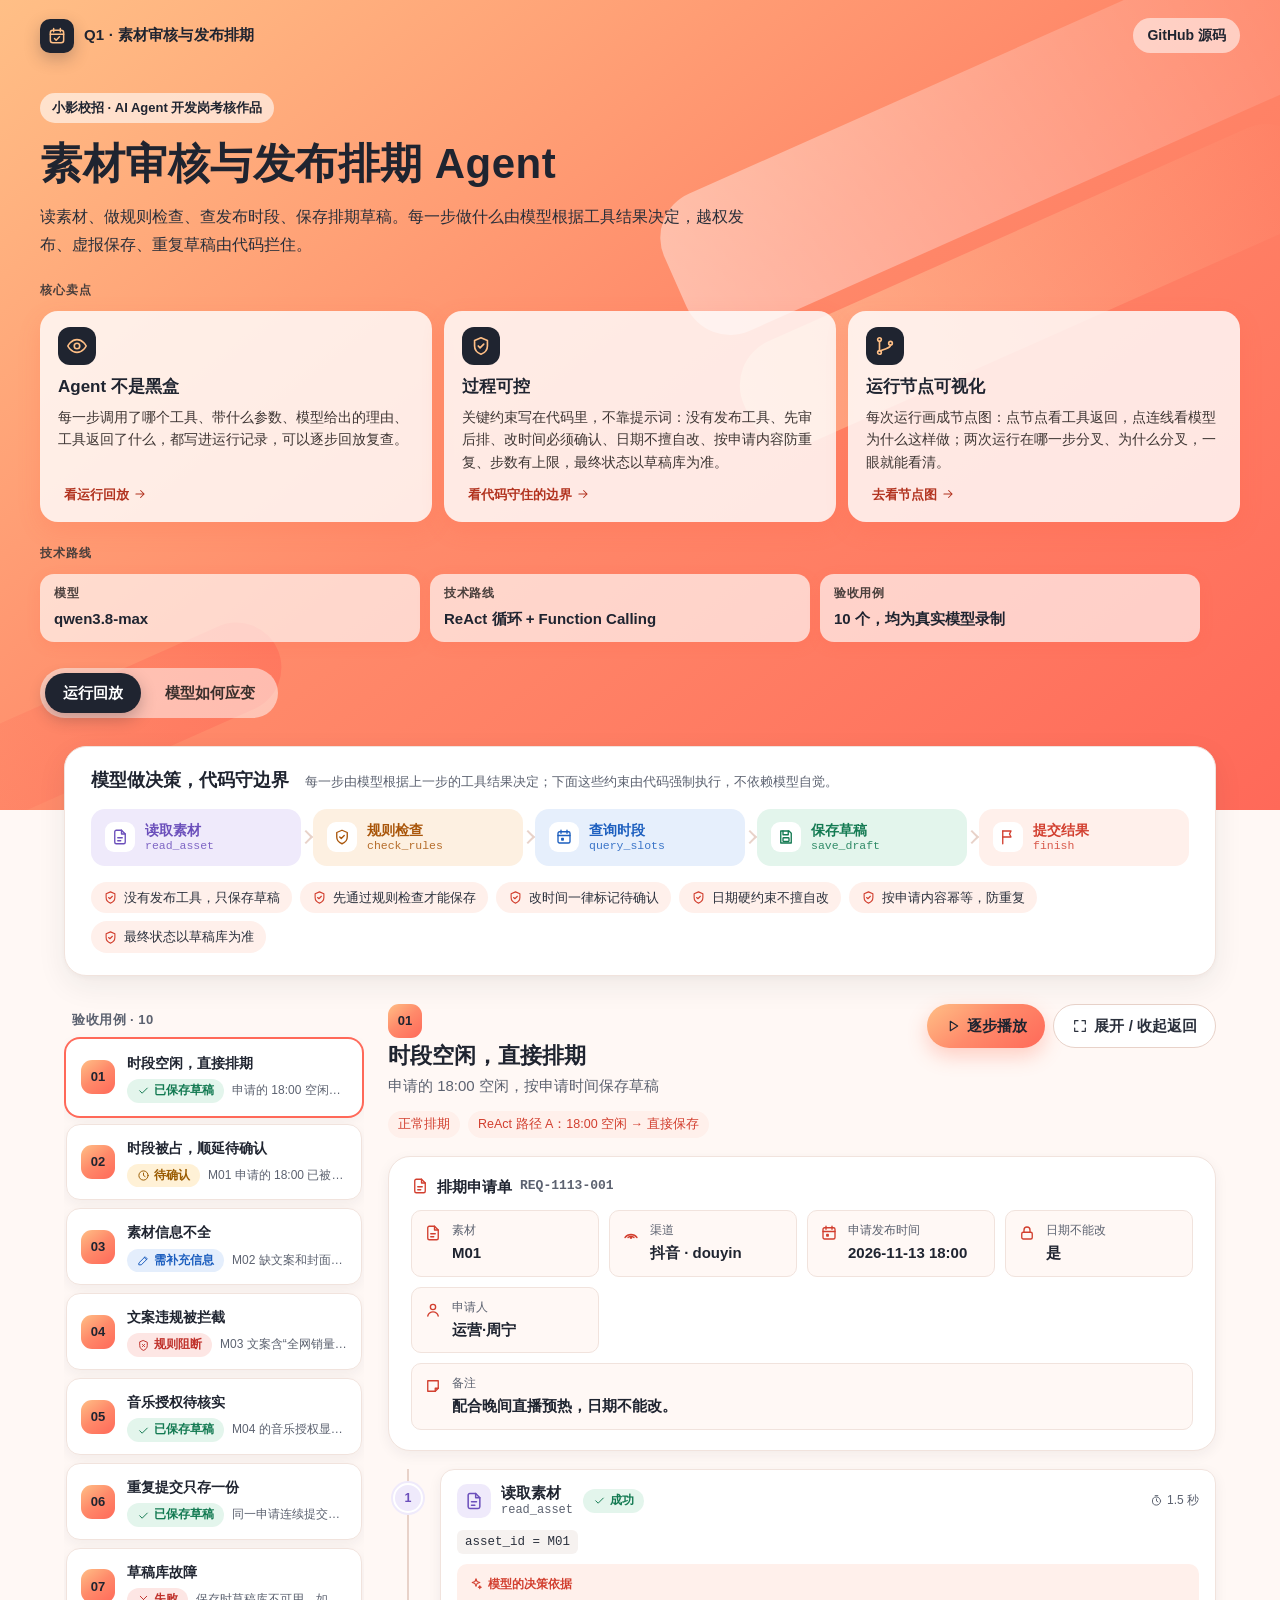
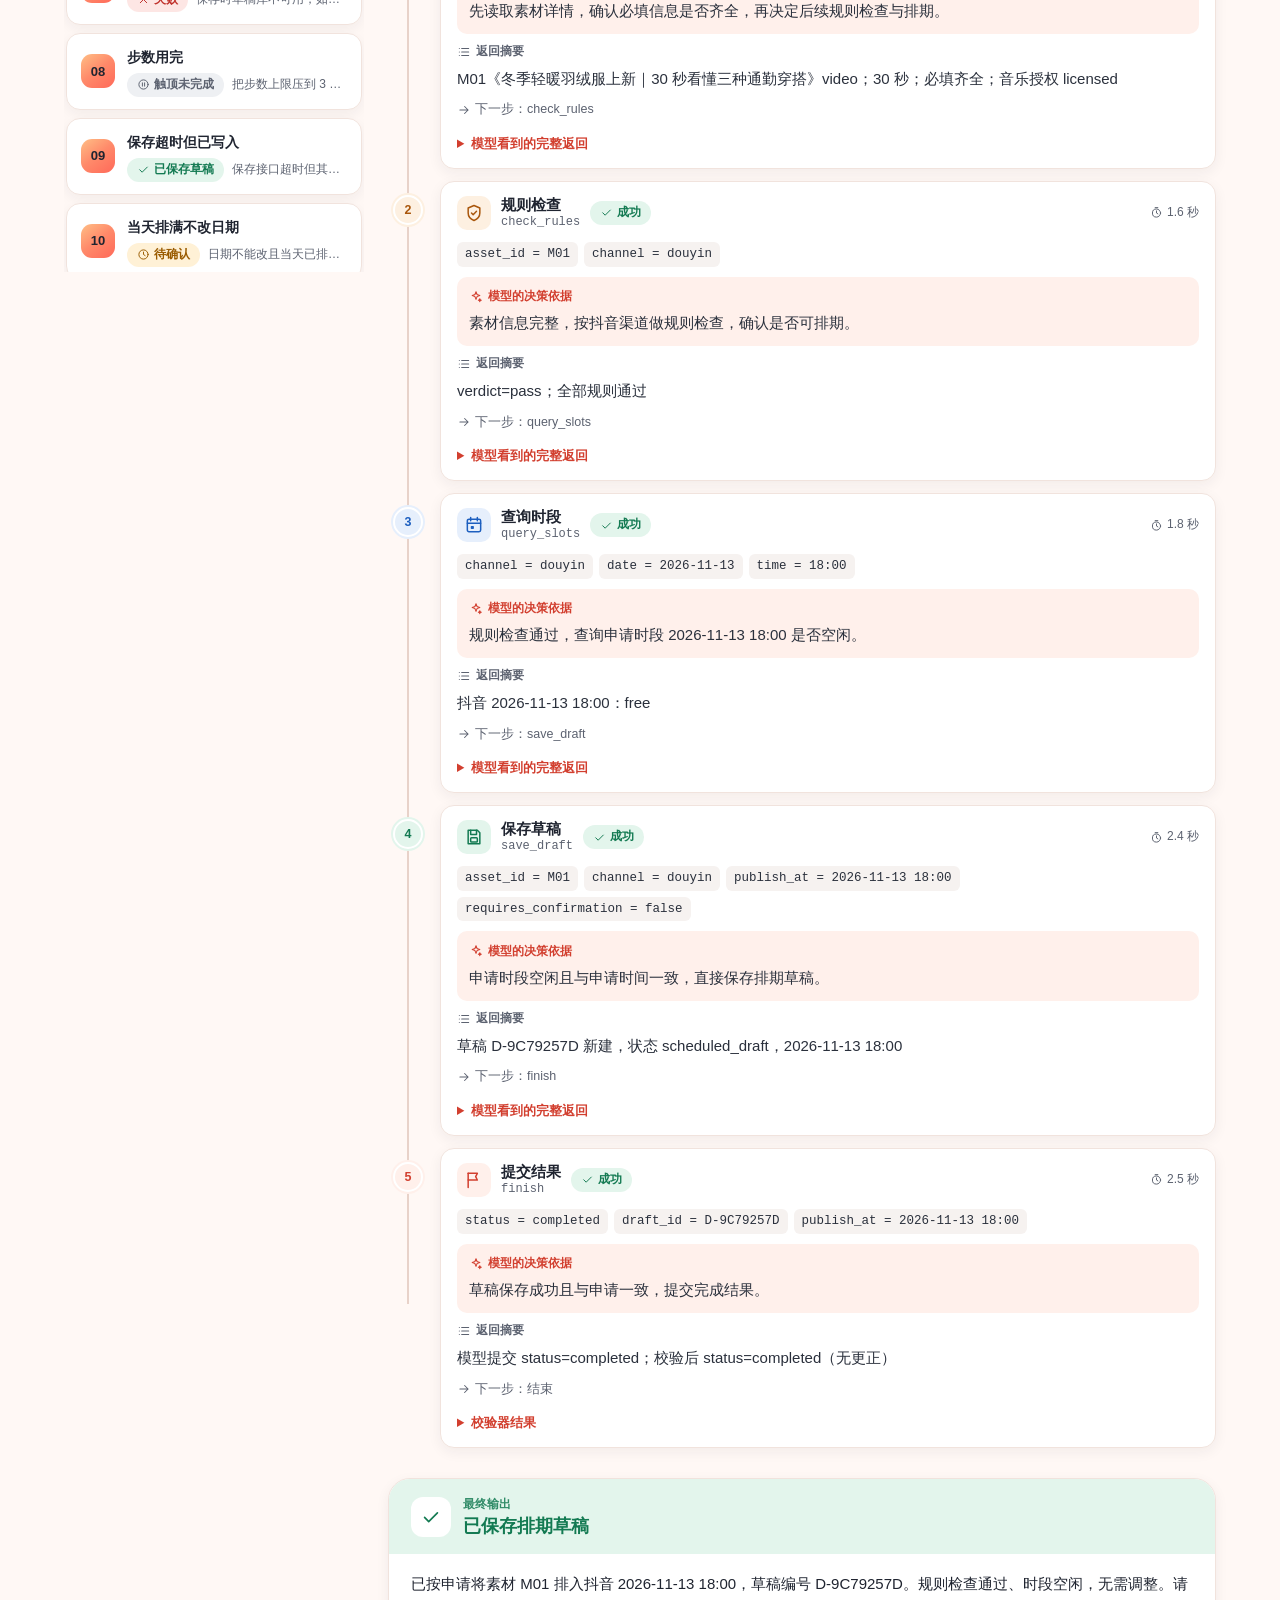
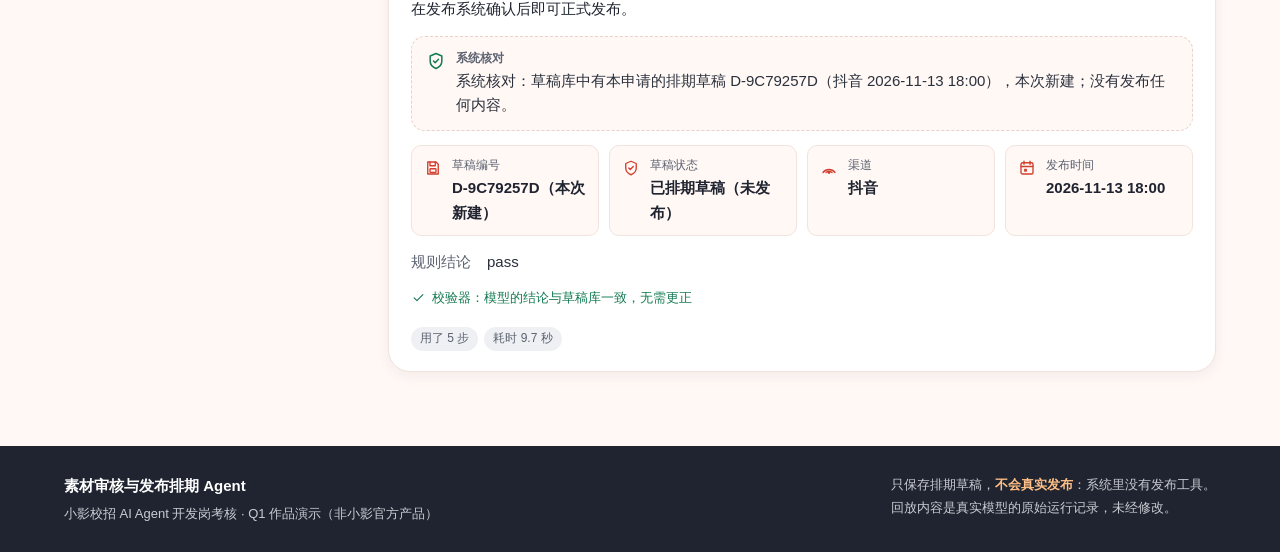
==== commit ba5d3931: "chore(q1): 页面去掉实现与运维细节 模型接入方式、思考模式、依赖、限流与配额、内存草稿库、文件路径、提示词版本等只保留在仓库文档里； 页面只说明 Agent 做了什么、结果是什么" ====
--- a/q1-asset-scheduling/demo/index.html
+++ b/q1-asset-scheduling/demo/index.html
@@ -53,13 +53,12 @@
       </div>
       <div class="footer-meta">
         <p>只保存排期草稿，<strong>不会真实发布</strong>：系统里没有发布工具。</p>
-        <p>回放内容是真实模型的原始运行记录（examples/*.trace.json），未经修改。</p>
-        <p id="generated"></p>
+        <p>回放内容是真实模型的原始运行记录，未经修改。</p>
       </div>
     </div>
   </footer>
 
-  <noscript><p class="noscript">回放页需要启用 JavaScript；也可以直接查看仓库里的 examples/*.trace.json。</p></noscript>
+  <noscript><p class="noscript">回放页需要启用 JavaScript。</p></noscript>
   <script src="data/replay.js"></script>
   <script src="app.js"></script>
 </body>
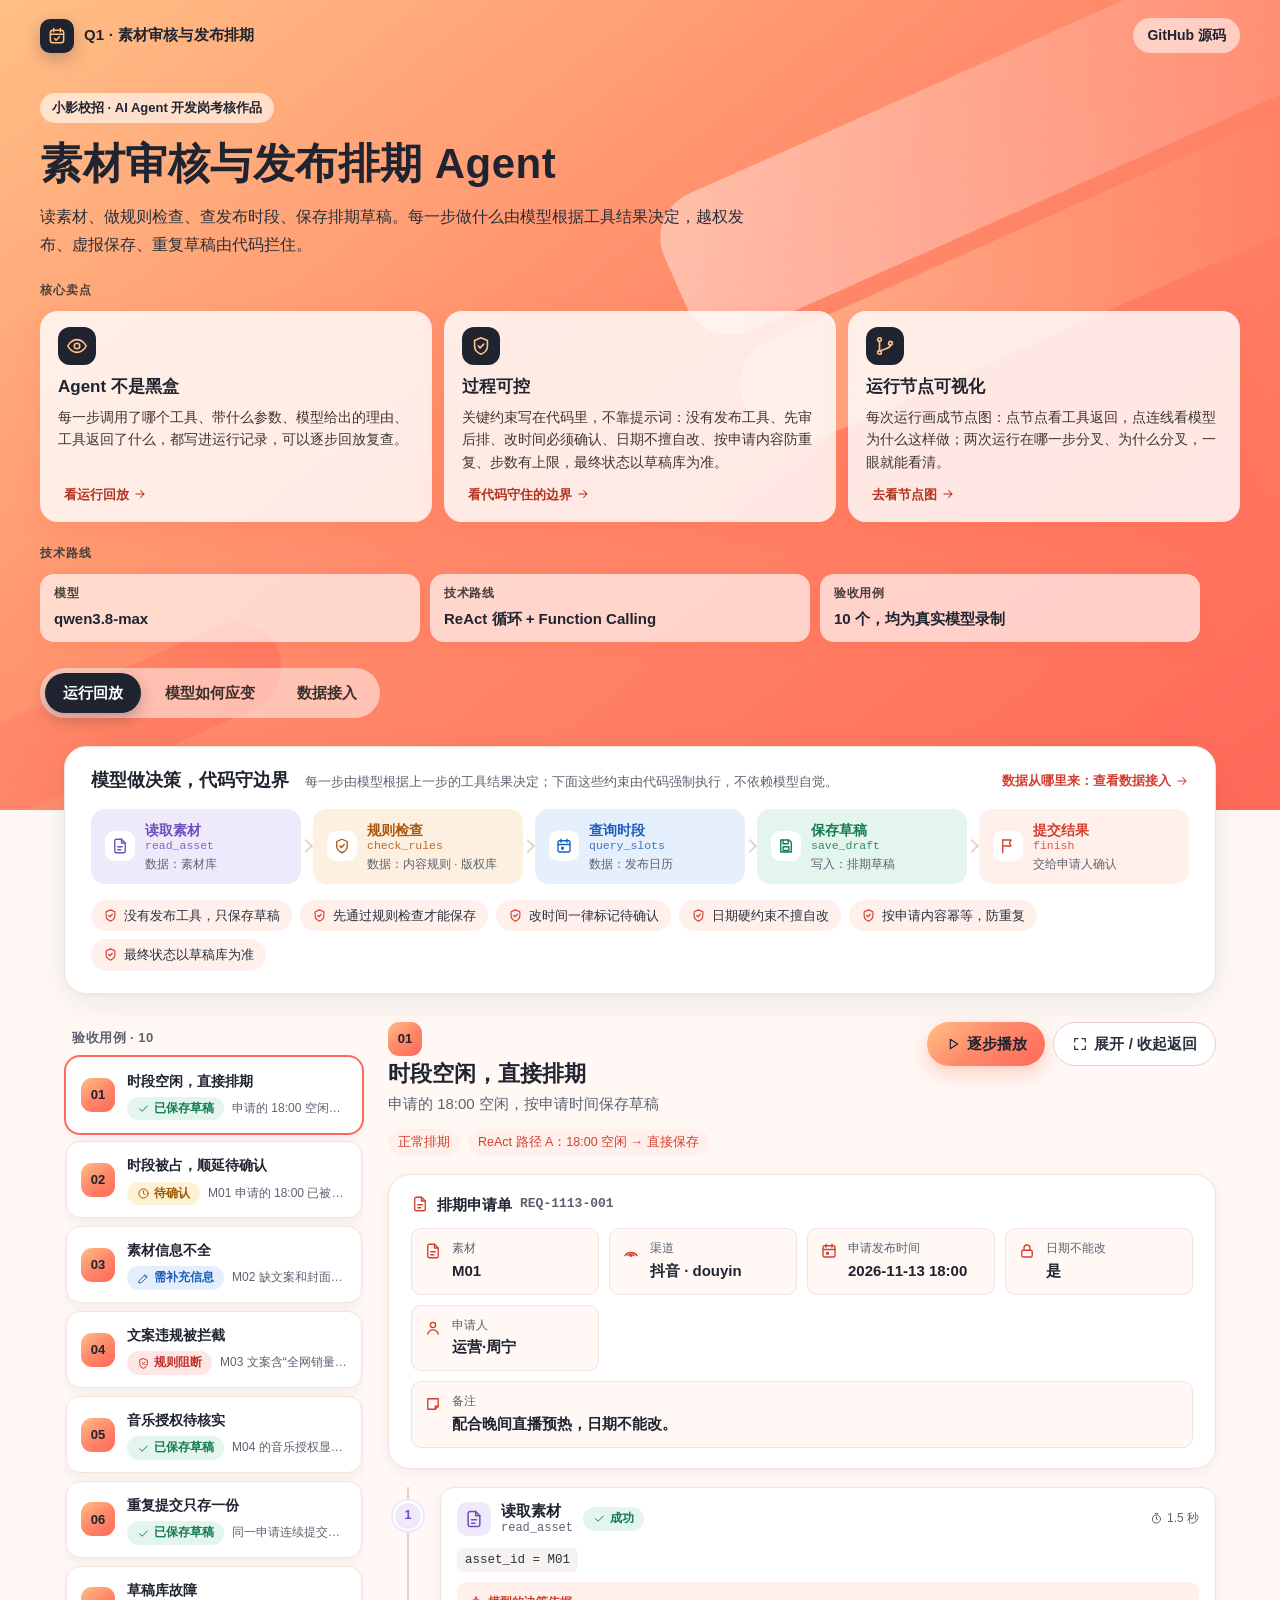
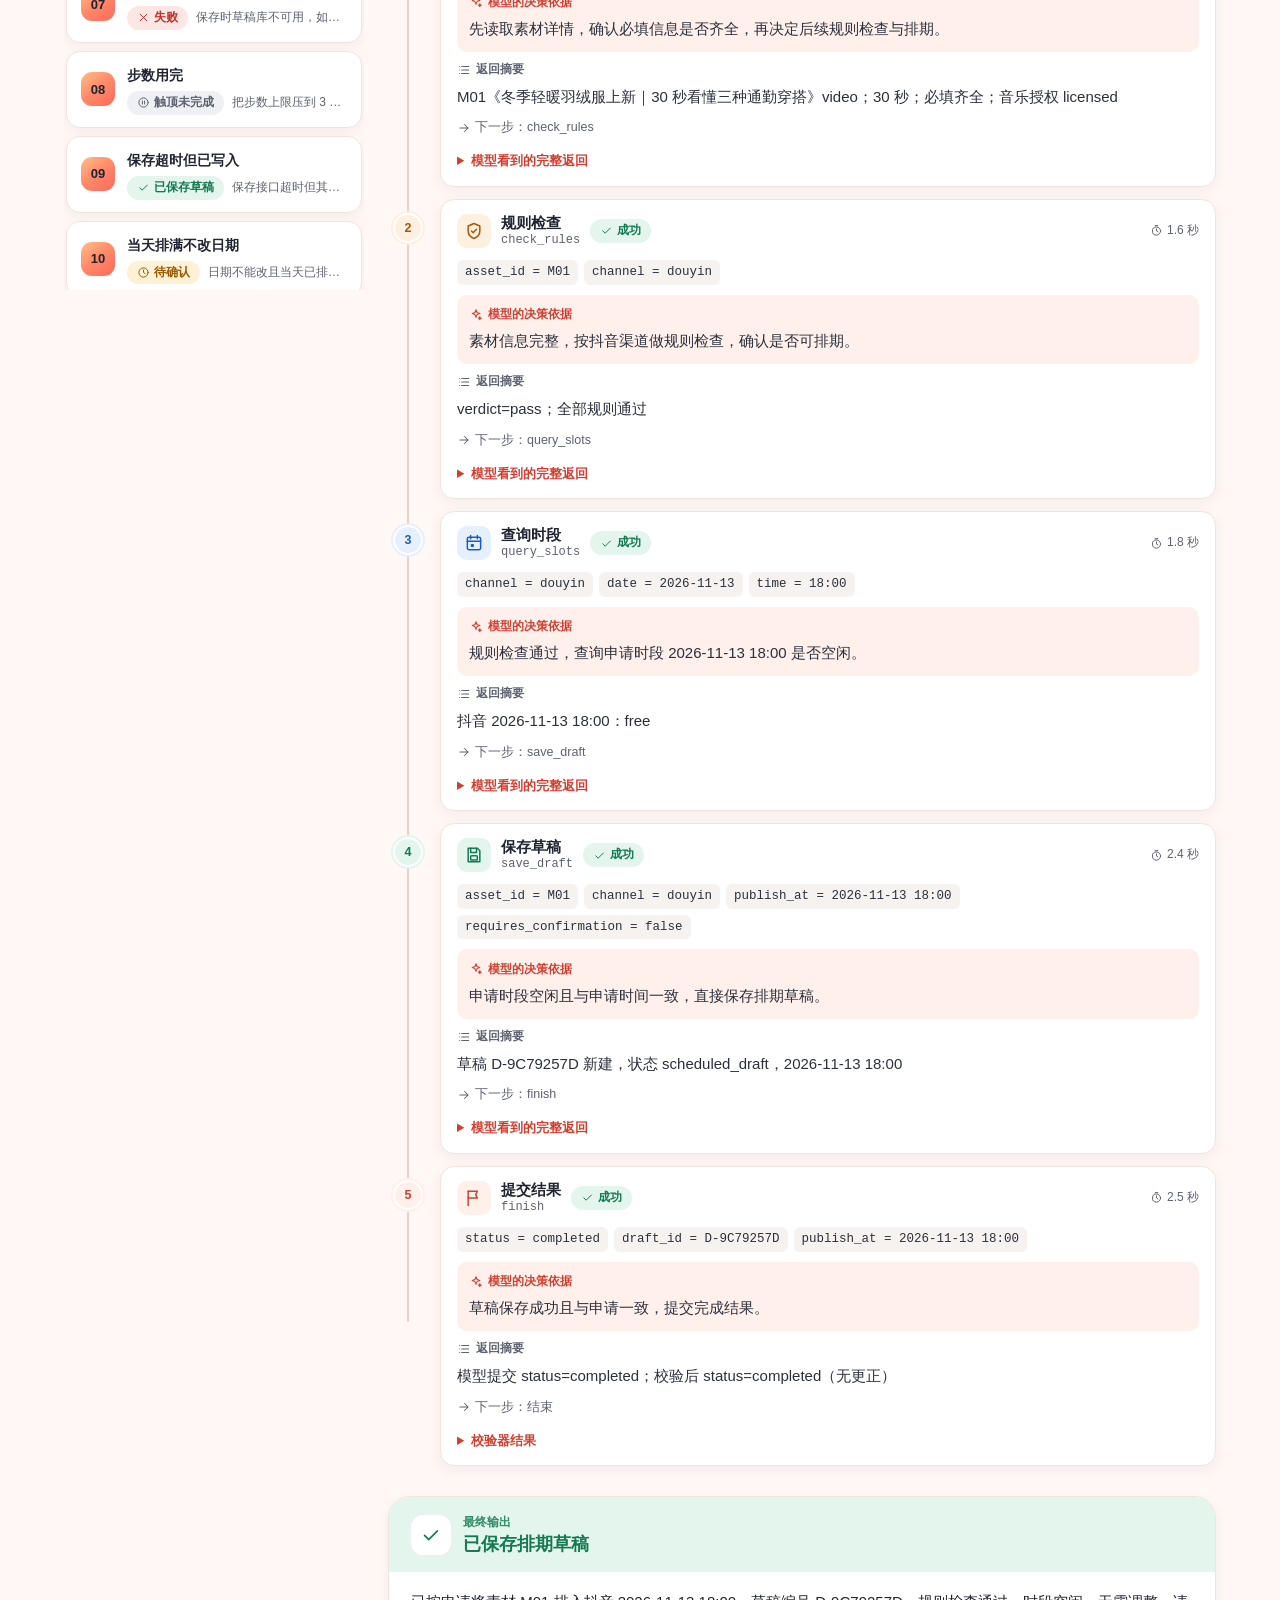
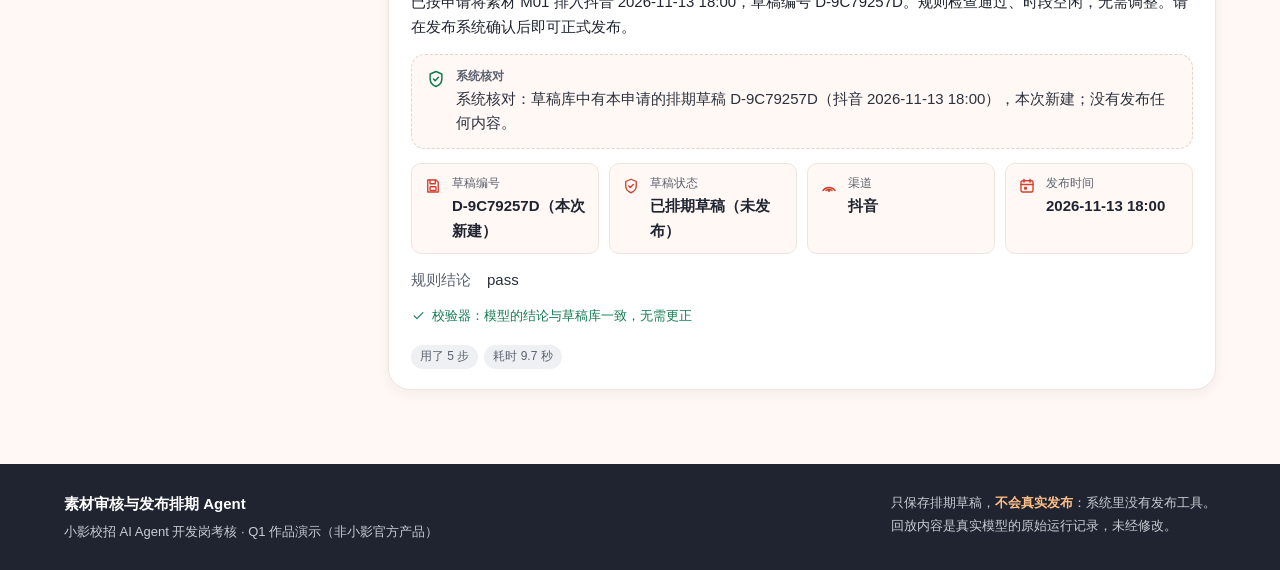
==== commit 58440d64: "feat(q1): 演示页预留数据接入入口（未实现） - 新增“数据接入”：素材库、发布日历、内容规则、版权库（Agent 读取的数据），渠道账号、消息通知、发布系统（对外接入）；   每个入口点开说" ====
--- a/q1-asset-scheduling/demo/index.html
+++ b/q1-asset-scheduling/demo/index.html
@@ -30,6 +30,7 @@
         <button type="button" role="tab" data-view="replay" aria-selected="true">运行回放</button>
         <button type="button" role="tab" data-view="compare" aria-selected="false">模型如何应变</button>
         <button type="button" role="tab" data-view="live" aria-selected="false" id="tab-live" hidden>实时运行</button>
+        <button type="button" role="tab" data-view="data" aria-selected="false">数据接入</button>
       </div>
     </div>
   </header>
@@ -43,6 +44,7 @@
     </section>
     <section id="view-compare" class="view" hidden></section>
     <section id="view-live" class="view" hidden></section>
+    <section id="view-data" class="view" hidden></section>
   </main>
 
   <footer class="footer">
--- a/q1-asset-scheduling/demo/style.css
+++ b/q1-asset-scheduling/demo/style.css
@@ -143,6 +143,7 @@
 .pipeline { position: relative; z-index: 1; max-width: 1200px; margin: -64px auto 0; padding: 0 24px; }
 .pipeline-card { background: var(--panel); border-radius: var(--radius-lg); box-shadow: var(--shadow); padding: 22px 26px; border: 1px solid var(--line); }
 .pipeline-head { display: flex; flex-wrap: wrap; align-items: baseline; gap: 6px 16px; margin-bottom: 16px; }
+.pipeline-head .link-btn { align-self: center; }
 .pipeline-head h2 { font-size: 18px; }
 .flow { list-style: none; padding: 0; margin: 0; display: grid; grid-template-columns: repeat(5, minmax(0, 1fr)); gap: 12px; }
 .flow-step {
@@ -485,6 +486,38 @@
   .gedge-label { max-width: 132px; font-size: 11px; padding: 2px 8px; }
 }
 
+/* 数据接入（规划中的入口） */
+.flow-src { margin-top: 3px; font-size: 11.5px; color: var(--muted); }
+.pipeline-link { margin-left: auto; }
+.btn-sm { padding: 5px 12px; font-size: 13px; }
+.btn-sm .icon { width: 14px; height: 14px; }
+.source-bar { display: flex; flex-wrap: wrap; align-items: center; gap: 8px; margin: 0 0 12px; }
+.source-bar .muted { margin-right: 4px; }
+.ds-group { margin-bottom: 22px; }
+.ds-group-title { font-size: 14px; color: var(--muted); margin: 0 0 10px; letter-spacing: .5px; }
+.ds-grid { display: grid; grid-template-columns: repeat(auto-fill, minmax(300px, 1fr)); gap: 14px; }
+.ds-card { margin: 0; display: flex; flex-direction: column; gap: 10px; }
+.ds-head { display: flex; align-items: center; gap: 12px; }
+.ds-head h4 { font-size: 16px; margin-bottom: 2px; }
+.ds-icon { width: 40px; height: 40px; padding: 9px; border-radius: 12px; color: #1f2430; background: var(--brand-gradient); }
+.ds-desc { color: var(--text); font-size: 14px; }
+.ds-tools { display: flex; flex-wrap: wrap; align-items: center; gap: 6px; font-size: 12.5px; color: var(--muted); }
+.ds-tool { display: inline-flex; align-items: center; gap: 4px; padding: 2px 8px; border-radius: 999px; color: var(--tool); background: var(--tool-bg); font-weight: 600; }
+.ds-tool .icon { width: 13px; height: 13px; }
+.ds-actions { display: flex; flex-wrap: wrap; align-items: center; gap: 8px; margin-top: auto; }
+.ds-planned { margin-left: auto; font-size: 12px; color: var(--muted); }
+.plan-dialog {
+  border: 0; border-radius: 20px; padding: 22px 24px; width: min(460px, calc(100% - 32px));
+  background: var(--panel); color: var(--text); box-shadow: 0 24px 60px rgba(31, 36, 48, 0.25);
+}
+.plan-dialog::backdrop { background: rgba(31, 36, 48, 0.45); }
+.plan-head { display: flex; gap: 12px; align-items: center; margin-bottom: 12px; }
+.plan-head .panel-kicker { flex-wrap: wrap; }
+.plan-head h3 { font-size: 18px; margin-top: 2px; }
+.plan-icon { width: 42px; height: 42px; padding: 9px; border-radius: 12px; color: #1f2430; background: var(--brand-gradient); }
+.plan-text { margin-top: 8px; line-height: 1.7; }
+.plan-actions { display: flex; justify-content: flex-end; margin-top: 18px; }
+
 /* 实时运行 */
 .live-intro { display: flex; gap: 14px; align-items: flex-start; }
 .live-intro .icon { width: 44px; height: 44px; padding: 10px; border-radius: 14px; color: #1f2430; background: var(--brand-gradient); }
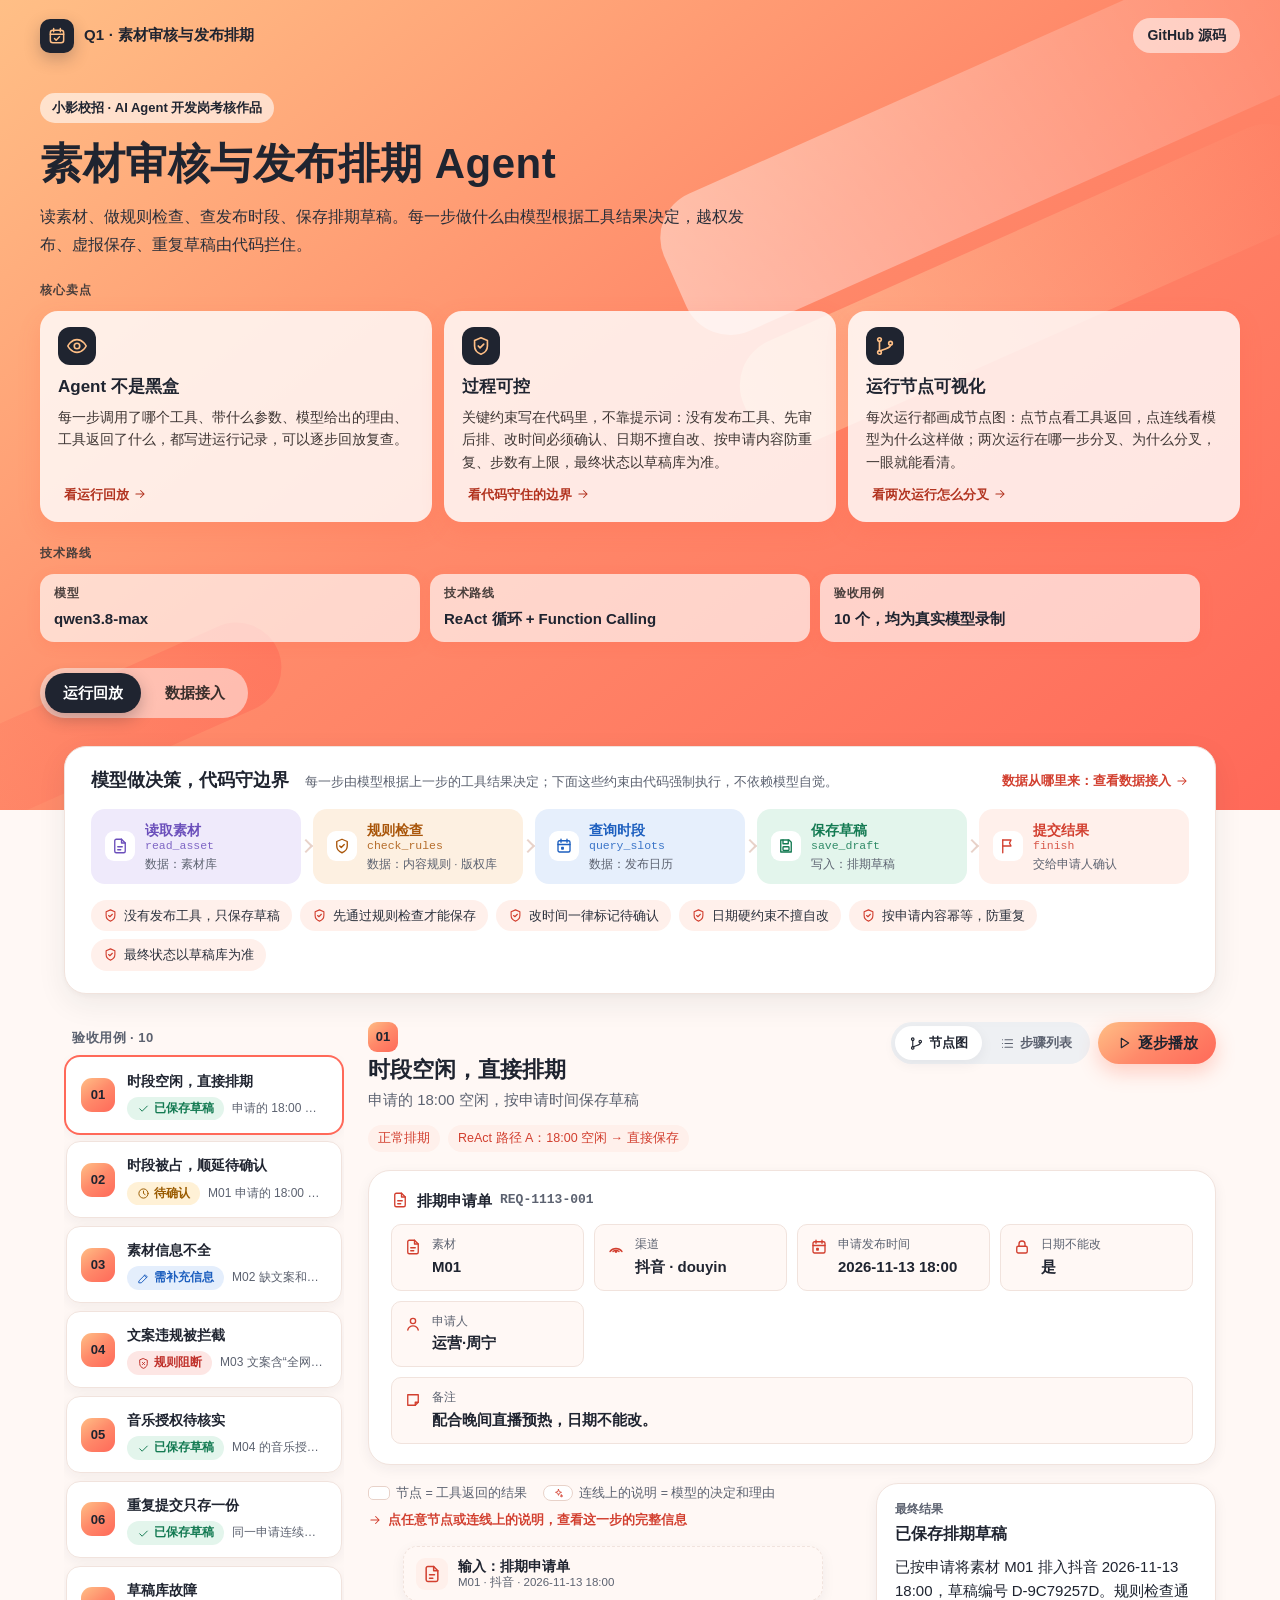
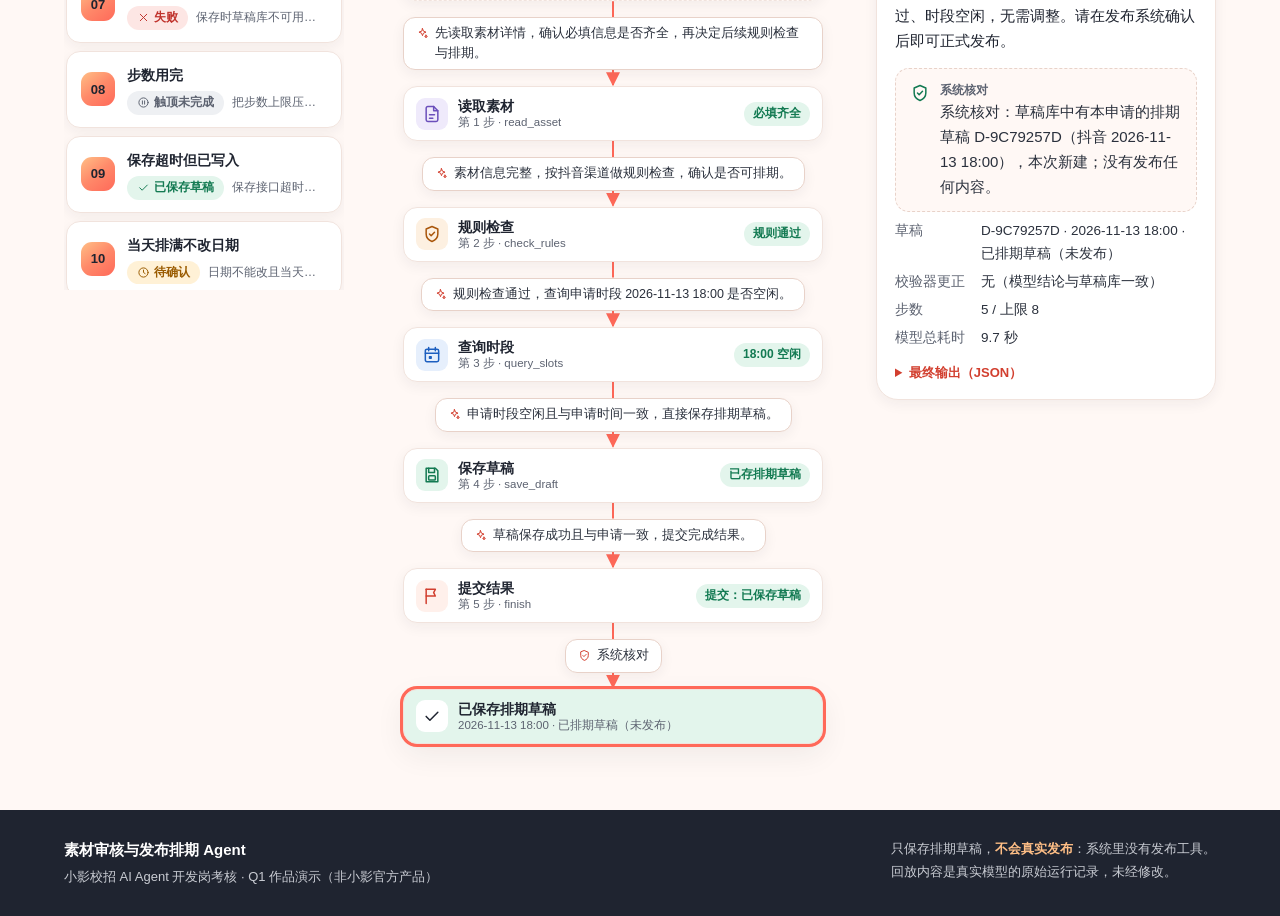
==== commit 477bcfd6: "feat(q1): 回放全部改为节点图，新建任务支持补充说明 - 每个用例默认显示节点图，可切换步骤列表；两组对比并入回放列表 - 模型写的决策依据在节点之间整段显示，不再截断 - “实时运行”改为单" ====
--- a/q1-asset-scheduling/demo/index.html
+++ b/q1-asset-scheduling/demo/index.html
@@ -4,7 +4,7 @@
   <meta charset="utf-8">
   <meta name="viewport" content="width=device-width, initial-scale=1">
   <title>素材排期 Agent · 运行回放</title>
-  <meta name="description" content="素材审核与发布排期 Agent：真实模型运行回放与实时演示">
+  <meta name="description" content="素材审核与发布排期 Agent：真实模型运行的节点图回放，以及现场新建任务">
   <meta name="theme-color" content="#ff8a6a">
   <link rel="icon" href="data:,">
   <link rel="stylesheet" href="style.css">
@@ -26,11 +26,12 @@
       <ul class="usp" id="usp" aria-label="核心卖点"></ul>
       <p class="hero-label">技术路线</p>
       <ul class="stats" id="stats" aria-label="技术路线"></ul>
-      <div class="tabs" role="tablist" aria-label="视图">
-        <button type="button" role="tab" data-view="replay" aria-selected="true">运行回放</button>
-        <button type="button" role="tab" data-view="compare" aria-selected="false">模型如何应变</button>
-        <button type="button" role="tab" data-view="live" aria-selected="false" id="tab-live" hidden>实时运行</button>
-        <button type="button" role="tab" data-view="data" aria-selected="false">数据接入</button>
+      <div class="hero-actions">
+        <div class="tabs" role="tablist" aria-label="视图">
+          <button type="button" role="tab" data-view="replay" aria-selected="true">运行回放</button>
+          <button type="button" role="tab" data-view="data" aria-selected="false">数据接入</button>
+        </div>
+        <button type="button" class="task-cta" data-view="task" id="tab-task" hidden>新建任务</button>
       </div>
     </div>
   </header>
@@ -42,9 +43,8 @@
       <aside class="case-list" id="case-list" aria-label="用例列表"></aside>
       <article class="detail" id="case-detail" aria-live="polite"></article>
     </section>
-    <section id="view-compare" class="view" hidden></section>
-    <section id="view-live" class="view" hidden></section>
     <section id="view-data" class="view" hidden></section>
+    <section id="view-task" class="view view-task" aria-label="新建任务" hidden></section>
   </main>
 
   <footer class="footer">
--- a/q1-asset-scheduling/demo/style.css
+++ b/q1-asset-scheduling/demo/style.css
@@ -130,7 +130,18 @@
 .stat-label { font-size: 12px; font-weight: 700; color: #4a3f3c; letter-spacing: .5px; }
 .stat-value { font-size: 15px; font-weight: 800; color: #1f2430; }
 .stat-sub { font-size: 12.5px; line-height: 1.55; color: #3d3533; }
-.tabs { display: inline-flex; gap: 6px; margin-top: 26px; padding: 5px; border-radius: 999px; background: rgba(255, 255, 255, 0.5); }
+.hero-actions { display: flex; flex-wrap: wrap; align-items: center; gap: 12px 16px; margin-top: 26px; }
+.task-cta {
+  display: inline-flex; align-items: center; gap: 8px; border: 0; cursor: pointer; font-weight: 800; font-size: 15px;
+  padding: 11px 24px; border-radius: 999px; color: #fff; background: #1f2430; box-shadow: 0 10px 24px rgba(31, 36, 48, 0.3);
+  transition: transform .15s ease, box-shadow .15s ease;
+}
+.task-cta .icon { width: 18px; height: 18px; color: #ffbf86; }
+.task-cta:hover { transform: translateY(-1px); box-shadow: 0 12px 28px rgba(31, 36, 48, 0.36); }
+.task-cta.active { background: #fff; color: #1f2430; box-shadow: 0 0 0 3px #1f2430, 0 10px 24px rgba(31, 36, 48, 0.2); }
+.task-cta.active .icon { color: #d23f2f; }
+.task-cta:focus-visible { outline: 3px solid #1f2430; outline-offset: 4px; }
+.tabs { display: inline-flex; gap: 6px; padding: 5px; border-radius: 999px; background: rgba(255, 255, 255, 0.5); }
 .tabs button {
   border: 0; background: transparent; padding: 8px 18px; border-radius: 999px; cursor: pointer;
   font-weight: 600; color: #3a2f2c;
@@ -175,7 +186,7 @@
 
 /* ---- 主体布局 ---- */
 main { max-width: 1200px; margin: 0 auto; padding: 28px 24px 56px; }
-.view-replay { display: grid; grid-template-columns: 300px minmax(0, 1fr); gap: 24px; align-items: start; }
+.view-replay { display: grid; grid-template-columns: 280px minmax(0, 1fr); gap: 24px; align-items: start; }
 
 /* 用例列表 */
 .case-list { position: sticky; top: 16px; display: flex; flex-direction: column; gap: 8px; max-height: calc(100vh - 32px); overflow: auto; padding: 2px; }
@@ -191,7 +202,8 @@
   grid-row: span 2; width: 34px; height: 34px; border-radius: 11px; display: grid; place-items: center;
   font-weight: 800; font-size: 13px; color: #1f2430; background: var(--brand-gradient);
 }
-.case-item.iteration .case-no { background: var(--muted-bg); color: var(--muted); }
+.case-no-vs { background: #1f2430; color: #ffbf86; font-size: 12px; letter-spacing: .5px; }
+.detail-kicker .case-no { width: 30px; height: 30px; border-radius: 9px; flex: none; }
 .case-name { font-weight: 700; color: var(--ink); font-size: 14px; }
 .case-meta { display: flex; align-items: center; gap: 8px; min-width: 0; }
 .case-desc { font-size: 12px; color: var(--muted); overflow: hidden; text-overflow: ellipsis; white-space: nowrap; }
@@ -240,6 +252,7 @@
 .field-label { font-size: 12px; color: var(--muted); }
 .field-value { font-weight: 600; color: var(--ink); overflow-wrap: anywhere; }
 .field-wide { grid-column: 1 / -1; }
+.field-instr { background: var(--accent-soft); border-color: transparent; }
 
 .run-tabs { display: inline-flex; gap: 6px; margin: 4px 0 16px; padding: 4px; border-radius: 999px; background: var(--muted-bg); flex-wrap: wrap; }
 .run-tabs button { border: 0; background: transparent; padding: 6px 14px; border-radius: 999px; cursor: pointer; color: var(--muted); font-weight: 600; }
@@ -317,9 +330,7 @@
 .cmp-intro { margin-bottom: 18px; }
 .cmp-intro h2 { font-size: 22px; }
 .cmp-intro p { color: var(--muted); margin-top: 6px; max-width: 860px; }
-.cmp { padding: 24px 26px; margin-bottom: 26px; }
-.cmp-head h3 { font-size: 20px; margin-top: 12px; }
-.cmp-head p { margin-top: 6px; max-width: 880px; }
+.cmp .detail-kicker { flex-wrap: wrap; }
 .cmp-section-title { margin: 22px 0 10px; font-size: 13px; font-weight: 800; color: var(--muted); letter-spacing: .5px; }
 .side-a { --side: var(--info); --side-bg: var(--info-bg); }
 .side-b { --side: var(--accent); --side-bg: var(--accent-soft); }
@@ -388,13 +399,12 @@
 .cmp-takeaway p { color: var(--ink); line-height: 1.75; }
 
 /* 节点图：连线 = 模型的决定，节点 = 工具返回 */
-.cmp-section-head { display: flex; flex-wrap: wrap; align-items: center; justify-content: space-between; gap: 10px; margin: 22px 0 10px; }
-.cmp-section-head .cmp-section-title { margin: 0; }
 .seg-group { display: inline-flex; gap: 4px; padding: 4px; border-radius: 999px; background: var(--muted-bg); }
 .seg { display: inline-flex; align-items: center; gap: 5px; border: 0; background: transparent; padding: 6px 14px; border-radius: 999px; cursor: pointer; font-weight: 700; font-size: 13px; color: var(--muted); }
 .seg .icon { width: 15px; height: 15px; }
 .seg[aria-pressed="true"] { background: var(--panel); color: var(--ink); box-shadow: var(--shadow-soft); }
-.graph-layout { display: grid; grid-template-columns: minmax(0, 1fr) 360px; gap: 18px; align-items: start; }
+.graph-host { container-type: inline-size; }
+.graph-layout { display: grid; grid-template-columns: minmax(0, 1fr) 340px; gap: 18px; align-items: start; }
 .graph-main { min-width: 0; }
 .graph-legend { display: flex; flex-wrap: wrap; gap: 8px 16px; font-size: 12.5px; color: var(--muted); margin-bottom: 6px; }
 .legend-item { display: inline-flex; align-items: center; gap: 6px; }
@@ -403,7 +413,7 @@
 .legend-edge .icon { width: 11px; height: 11px; }
 .graph-hint { display: flex; align-items: center; gap: 6px; font-size: 12.5px; color: var(--accent); font-weight: 600; margin-bottom: 10px; }
 .graph-hint .icon { width: 14px; height: 14px; }
-.graph { position: relative; display: grid; grid-template-columns: repeat(2, minmax(0, 1fr)); column-gap: 22px; row-gap: 58px; padding: 6px 2px 10px; }
+.graph { position: relative; display: grid; grid-template-columns: repeat(2, minmax(0, 1fr)); column-gap: 22px; row-gap: 16px; padding: 6px 2px 10px; }
 .graph-edges { position: absolute; left: 0; top: 0; pointer-events: none; overflow: visible; }
 .gedge { fill: none; stroke-width: 2; }
 .gedge-trunk { stroke: var(--line-strong); }
@@ -423,6 +433,10 @@
 .gnode.side-trunk { width: min(300px, 100%); }
 .gnode.side-a { border-top: 3px solid var(--info); }
 .gnode.side-b { border-top: 3px solid var(--accent); }
+.gnode.side-solo { width: min(420px, 100%); grid-template-columns: auto minmax(0, 1fr) auto; }
+.gnode.side-solo .node-badge { grid-column: auto; margin-top: 0; justify-self: end; }
+.gedge-solo { stroke: var(--coral); }
+.gmarker-solo { fill: var(--coral); }
 .gnode.selected { box-shadow: 0 0 0 3px var(--coral), var(--shadow); }
 .gnode-icon { width: 32px; height: 32px; padding: 6px; border-radius: 9px; color: var(--tool, var(--accent)); background: var(--tool-bg, var(--accent-soft)); }
 .gnode-text { display: flex; flex-direction: column; min-width: 0; line-height: 1.3; }
@@ -438,13 +452,15 @@
 .gnode.kind-outcome.tone-info { background: var(--info-bg); }
 .gnode.kind-outcome.tone-bad { background: var(--bad-bg); }
 .gnode.kind-outcome .gnode-icon { background: var(--panel); color: var(--ink); }
+/* 连线上的说明：模型写的决策依据整段显示，自动换行 */
 .gedge-label {
-  position: absolute; z-index: 2; transform: translate(-50%, -50%); max-width: 190px; cursor: pointer;
-  display: inline-flex; align-items: center; gap: 4px; padding: 3px 10px; border-radius: 999px; font-size: 11.5px; line-height: 1.4;
+  position: relative; z-index: 2; justify-self: center; align-self: center; max-width: min(420px, 100%); cursor: pointer; text-align: left;
+  display: inline-flex; align-items: flex-start; gap: 6px; padding: 6px 12px; border-radius: 12px; font-size: 12.5px; line-height: 1.55;
   background: var(--panel); color: var(--text); border: 1px solid var(--line-strong); box-shadow: var(--shadow-soft);
 }
-.gedge-label span { overflow: hidden; text-overflow: ellipsis; white-space: nowrap; }
-.gedge-label .icon { width: 12px; height: 12px; color: var(--accent); }
+.gedge-label span { overflow-wrap: anywhere; }
+.gedge-label .icon { width: 13px; height: 13px; margin-top: 3px; color: var(--accent); }
+.gedge-label.after-fork { margin-top: 26px; }
 .gedge-label.side-a { border-color: var(--info); }
 .gedge-label.side-b { border-color: var(--accent); }
 .gedge-label:hover { background: var(--accent-soft); }
@@ -473,17 +489,23 @@
 .panel-list { margin: 6px 0 0; padding-left: 18px; }
 .side-badge.side-a { background: var(--info); }
 .side-badge.side-b { background: var(--accent); }
+/* 放不下侧栏时，详情改到图的下方 */
+@container (max-width: 800px) {
+  .graph-layout { grid-template-columns: minmax(0, 1fr); }
+  .graph-panel { position: static; max-height: none; }
+}
 @media (max-width: 960px) {
-  .graph-layout { grid-template-columns: 1fr; }
+  .graph-layout { grid-template-columns: minmax(0, 1fr); }
   .graph-panel { position: static; max-height: none; }
-  .graph-hint { display: none; }
 }
 @media (max-width: 560px) {
-  .graph { column-gap: 10px; row-gap: 54px; }
-  .gnode { padding: 8px 9px; grid-template-columns: minmax(0, 1fr); }
+  .graph { column-gap: 10px; row-gap: 14px; }
+  .gnode, .gnode.side-solo { padding: 8px 9px; grid-template-columns: minmax(0, 1fr); }
+  .gnode.side-solo .node-badge { grid-column: 1; justify-self: start; margin-top: 6px; }
   .gnode-icon { display: none; }
   .gnode-title { font-size: 13px; }
-  .gedge-label { max-width: 132px; font-size: 11px; padding: 2px 8px; }
+  .gedge-label { font-size: 12px; padding: 5px 9px; gap: 4px; }
+  .gedge-label.after-fork { margin-top: 20px; }
 }
 
 /* 数据接入（规划中的入口） */
@@ -518,12 +540,7 @@
 .plan-text { margin-top: 8px; line-height: 1.7; }
 .plan-actions { display: flex; justify-content: flex-end; margin-top: 18px; }
 
-/* 实时运行 */
-.live-intro { display: flex; gap: 14px; align-items: flex-start; }
-.live-intro .icon { width: 44px; height: 44px; padding: 10px; border-radius: 14px; color: #1f2430; background: var(--brand-gradient); }
-.live-intro ul { margin: 6px 0 0; padding-left: 18px; color: var(--muted); }
-.live-form { display: grid; grid-template-columns: repeat(auto-fill, minmax(210px, 1fr)); gap: 14px 16px; }
-.live-form > h3, .live-form > .form-actions { grid-column: 1 / -1; }
+/* 新建任务：表单控件 */
 .field { display: flex; flex-direction: column; gap: 6px; font-size: 13px; color: var(--muted); font-weight: 600; }
 .field input, .field select {
   padding: 9px 12px; border: 1px solid var(--line-strong); border-radius: var(--radius-sm); background: var(--bg); color: var(--ink); font-weight: 500;
@@ -560,7 +577,6 @@
   .case-list { position: static; max-height: none; flex-direction: row; overflow-x: auto; gap: 10px; padding: 4px 2px 10px; scroll-snap-type: x proximity; }
   .list-title { display: none; }
   .case-item { flex: 0 0 236px; scroll-snap-align: start; }
-  .cmp { padding: 18px 16px; }
   .cmp-inputs { grid-template-columns: 1fr; }
   .cmp-vs { justify-self: center; }
   .branches { grid-template-columns: 1fr; }
@@ -572,8 +588,49 @@
   .footer-inner { padding: 24px 16px; }
 }
 
-/* 实时运行：场景卡片 + 折叠编辑 */
-.scenario-grid { grid-column: 1 / -1; display: grid; grid-template-columns: repeat(auto-fill, minmax(220px, 1fr)); gap: 10px; }
+/* 新建任务：场景卡片、申请单、补充说明输入框 */
+.task-composer { padding: 26px 28px; }
+.task-head { display: flex; gap: 14px; align-items: flex-start; }
+.task-head h2 { font-size: 22px; }
+.task-head p { margin-top: 4px; max-width: 780px; }
+.task-icon { width: 46px; height: 46px; padding: 11px; border-radius: 14px; color: #1f2430; background: var(--brand-gradient); box-shadow: 0 8px 20px var(--glow); }
+.task-section { margin-top: 22px; padding-top: 20px; border-top: 1px solid var(--line); }
+.task-section-head { display: flex; flex-wrap: wrap; align-items: center; justify-content: space-between; gap: 8px 16px; }
+.task-section-head .source-bar { margin: 0; }
+.task-step { display: flex; align-items: center; gap: 10px; font-size: 16px; margin-bottom: 12px; }
+.task-section-head .task-step { margin-bottom: 0; }
+.task-step-no { width: 26px; height: 26px; border-radius: 50%; display: inline-grid; place-items: center; font-size: 13px; font-weight: 800; color: #1f2430; background: var(--brand-gradient); flex: none; }
+.task-step-opt { font-size: 12px; font-weight: 600; color: var(--muted); padding: 1px 8px; border-radius: 999px; background: var(--muted-bg); }
+.task-note { margin: -4px 0 12px; max-width: 820px; }
+.task-fields { display: grid; grid-template-columns: repeat(auto-fill, minmax(190px, 1fr)); gap: 14px 16px; margin-top: 14px; }
+.composer { border: 1.5px solid var(--line-strong); border-radius: 18px; background: var(--panel); box-shadow: var(--shadow-soft); transition: border-color .15s ease, box-shadow .15s ease; }
+.composer:focus-within { border-color: var(--coral); box-shadow: 0 0 0 4px var(--accent-soft), var(--shadow-soft); }
+.composer textarea {
+  display: block; width: 100%; min-height: 104px; resize: vertical; border: 0; outline: 0; background: transparent;
+  padding: 16px 18px 6px; font: inherit; font-size: 15px; line-height: 1.7; color: var(--ink);
+}
+.composer textarea::placeholder { color: var(--muted); }
+.composer-bar { display: flex; flex-wrap: wrap; align-items: center; gap: 10px 14px; padding: 8px 10px 10px 18px; }
+.composer-count { font-size: 12px; color: var(--muted); }
+.composer-bar .live-status { margin-right: auto; }
+.composer-send:focus-visible, .chip:focus-visible { outline: 3px solid var(--ink); outline-offset: 2px; }
+.composer-examples { display: flex; flex-wrap: wrap; align-items: center; gap: 8px; margin-top: 12px; }
+.chip {
+  border: 1px solid var(--line-strong); background: var(--panel); color: var(--text); border-radius: 999px;
+  padding: 5px 12px; font-size: 13px; cursor: pointer; transition: background .15s ease, border-color .15s ease;
+}
+.chip:hover { background: var(--accent-soft); border-color: var(--coral); }
+.field-inline { flex-direction: row; align-items: center; gap: 8px; }
+.field-inline input { width: 150px; padding: 7px 10px; }
+.task-composer .fold { margin-top: 22px; }
+.task-result { padding: 22px 24px; }
+.task-result .entry .detail-head h2 { font-size: 19px; }
+.task-empty {
+  display: flex; flex-wrap: wrap; align-items: center; gap: 12px; padding: 24px; border-radius: var(--radius);
+  border: 1.5px dashed var(--line-strong); color: var(--muted); background: var(--bg);
+}
+.task-empty .icon { width: 28px; height: 28px; color: var(--accent); }
+.scenario-grid { display: grid; grid-template-columns: repeat(auto-fill, minmax(220px, 1fr)); gap: 10px; }
 .scenario {
   display: flex; gap: 10px; align-items: flex-start; text-align: left; cursor: pointer; padding: 11px 12px;
   border: 1px solid var(--line); border-radius: var(--radius); background: var(--panel);
@@ -586,14 +643,6 @@
 .scenario-text { display: flex; flex-direction: column; min-width: 0; }
 .scenario-name { font-weight: 700; color: var(--ink); font-size: 14px; }
 .scenario-desc { font-size: 12px; color: var(--muted); line-height: 1.45; display: -webkit-box; -webkit-line-clamp: 2; -webkit-box-orient: vertical; overflow: hidden; }
-.live-form { display: block; }
-.live-form .step-two { margin-top: 22px; }
-.request-summary { display: flex; flex-wrap: wrap; gap: 8px; }
-.summary-chip {
-  display: inline-flex; align-items: center; gap: 6px; padding: 7px 12px; border-radius: 999px;
-  background: var(--bg); border: 1px solid var(--line); font-weight: 600; color: var(--ink);
-}
-.summary-chip .icon { width: 16px; height: 16px; color: var(--accent); }
 .knob-tags { margin-top: 10px; }
 .fold { margin-top: 12px; border: 1px solid var(--line); border-radius: var(--radius); background: var(--panel); }
 .fold > summary {
@@ -609,11 +658,15 @@
 .field-check { flex-direction: row; align-items: flex-start; gap: 10px; padding-top: 22px; }
 .field-check input { margin-top: 2px; }
 .check-label { display: block; color: var(--ink); font-weight: 600; }
-.live-form .form-actions { margin-top: 18px; }
 .btn-lg { padding: 12px 24px; font-size: 16px; }
-.live-form .field { margin-top: 12px; }
-.fold-grid .field { margin-top: 0; }
+@media (max-width: 860px) {
+  .task-composer { padding: 18px; }
+  .task-result { padding: 16px; }
+  .task-head .task-icon { display: none; }
+}
 @media (max-width: 560px) {
+  .composer-bar { padding-left: 14px; }
+  .composer-send { flex: 1 1 100%; justify-content: center; }
   .scenario-grid { grid-template-columns: repeat(2, minmax(0, 1fr)); gap: 8px; }
   .scenario { padding: 9px 10px; gap: 8px; }
   .scenario-desc { display: none; }
